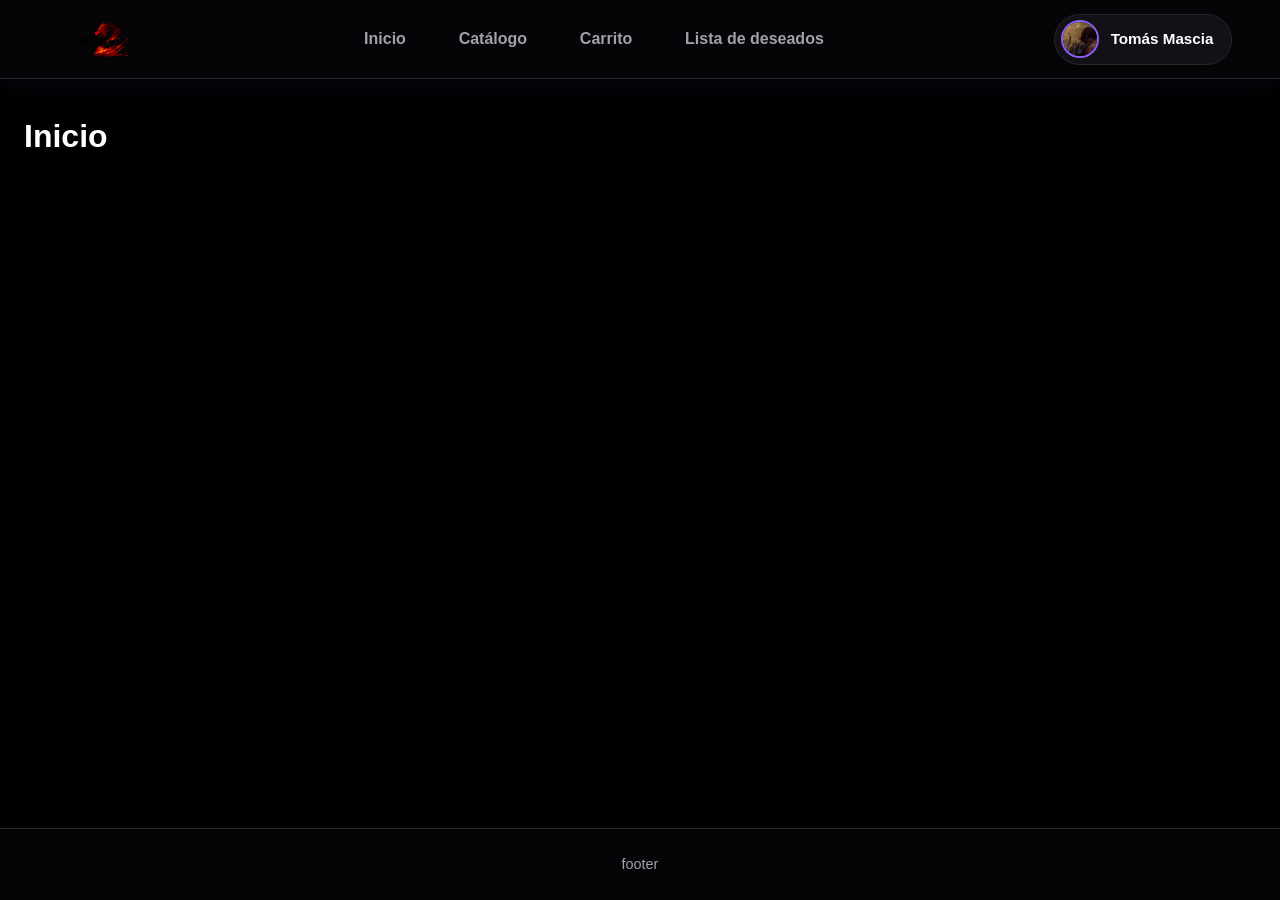
==== index.html @ 23f15c4b "Actualizacion catalogo, archivos js, css y html. agregado el JSON (con IA ya que es solamente data d" ====
<!DOCTYPE html>
<html lang="es">

<head>
    <meta charset="UTF-8">
    <meta name="viewport" content="width=device-width, initial-scale=1.0">
    <title>GamesShop</title>
    <link rel="stylesheet" href="https://cdnjs.cloudflare.com/ajax/libs/font-awesome/6.5.1/css/all.min.css">
    <link rel="stylesheet" href="./css/styles.css">
</head>

<body>
    <header class="header_site">
        <a class="link_header_site" href="./index.html">
            <img class="img_header_site" src="./assets/images/icono.png" alt="Icono de la pagina">
        </a>

        <nav class="nav_header_site">
            <ul class="ul_header_site">
                <li><a class="li_header_site" href="./index.html">Inicio</a></li>
                <li><a class="li_header_site" href="./pages/catalogo.html">Catálogo</a></li>
                <li><a class="li_header_site" href="./pages/carrito.html">Carrito</a></li>
                <li><a class="li_header_site" href="./pages/lista-deseados.html">Lista de deseados</a></li>
            </ul>
        </nav>

        <div class="div_header_site">
            <a class="profile_header_link" href="./pages/perfil.html">
                <img class="profile_header_avatar" src="./assets/images/perfil.jpg" alt="Foto de perfil">
                <span class="profile_header_name">Tomás Mascia</span>
            </a>
        </div>
    </header>

    <main class="main-container">
        <h1>Inicio</h1>
    </main>

    <footer>
        <p>footer</p>
    </footer>
</body>

</html>
---- css/styles.css ----
:root {
    --bg-primary: #000000;
    --bg-surface: #0a0a0c;
    --bg-card: #121118;
    --bg-header: #050507;
    --border-color: #27272a;
    --border-purple: #4c1d95;
    --accent-purple: #8b5cf6;
    --accent-purple-hover: #7c3aed;
    --accent-purple-light: rgba(139, 92, 246, 0.12);
    --text-primary: #ffffff;
    --text-secondary: #a1a1aa;
    --transition: all 0.25s ease;
    --shadow-subtle: 0 4px 20px rgba(0, 0, 0, 0.6);
    --shadow-hover: 0 10px 30px rgba(139, 92, 246, 0.25);
}

*,
*::before,
*::after {
    margin: 0;
    padding: 0;
    box-sizing: border-box;
}

body {
    font-family: 'Outfit', -apple-system, BlinkMacSystemFont, 'Segoe UI', Roboto, sans-serif;
    background-color: var(--bg-primary);
    color: var(--text-primary);
    line-height: 1.6;
    min-height: 100vh;
    display: flex;
    flex-direction: column;
}

.header_site {
    position: sticky;
    top: 0;
    z-index: 1000;
    display: flex;
    justify-content: space-between;
    align-items: center;
    padding: 0.85rem 3rem;
    background-color: var(--bg-header);
    border-bottom: 1px solid var(--border-color);
    box-shadow: 0 4px 20px rgba(139, 92, 246, 0.08);
}

.header_site > .link_header_site {
    display: flex;
    align-items: center;
    text-decoration: none;
}

.header_site > .link_header_site .img_header_site {
    height: 46px;
    width: auto;
    object-fit: contain;
    display: block;
    transition: transform 0.25s ease;
}

.header_site > .link_header_site:hover .img_header_site {
    transform: scale(1.03);
}

.nav_header_site {
    display: flex;
    align-items: center;
}

.ul_header_site {
    display: flex;
    align-items: center;
    gap: 1.5rem;
    list-style: none;
    margin: 0;
    padding: 0;
}

.li_header_site {
    position: relative;
    display: inline-block;
    text-decoration: none;
    color: var(--text-secondary);
    font-weight: 700;
    font-size: 1rem;
    padding: 0.5rem 0.9rem;
    border-radius: 8px;
    transition: color 0.2s ease, background-color 0.2s ease;
}

.li_header_site:hover {
    color: var(--accent-purple);
}

.li_header_site::after {
    content: '';
    position: absolute;
    bottom: 2px;
    left: 50%;
    transform: translateX(-50%);
    width: 0;
    height: 2px;
    background-color: var(--accent-purple);
    border-radius: 2px;
    transition: width 0.25s ease;
}

.li_header_site:hover::after {
    width: calc(100% - 1.8rem);
}

.div_header_site {
    display: flex;
    align-items: center;
}

.profile_header_link {
    display: flex;
    align-items: center;
    gap: 0.75rem;
    text-decoration: none;
    padding: 0.35rem 0.85rem 0.35rem 0.35rem;
    border-radius: 9999px;
    background-color: var(--bg-card);
    border: 1px solid var(--border-color);
    transition: var(--transition);
}

.profile_header_link:hover {
    border-color: var(--accent-purple);
    background-color: var(--accent-purple-light);
    box-shadow: 0 0 16px rgba(139, 92, 246, 0.3);
    transform: translateY(-2px);
}

.profile_header_avatar {
    width: 38px;
    height: 38px;
    border-radius: 50%;
    object-fit: cover;
    border: 2px solid var(--accent-purple);
    display: block;
}

.profile_header_name {
    color: var(--text-primary);
    font-size: 0.95rem;
    font-weight: 600;
    white-space: nowrap;
    padding-right: 0.25rem;
    transition: color 0.2s ease;
}

.profile_header_link:hover .profile_header_name {
    color: var(--accent-purple);
}

.main-container {
    width: 100%;
    max-width: 1300px;
    margin: 0 auto;
    padding: 2rem 1.5rem;
    flex-grow: 1;
}

.controls-section {
    display: flex;
    justify-content: center;
    margin-bottom: 2.5rem;
}

.search-box {
    width: 100%;
    max-width: 480px;
}

#search-input {
    width: 100%;
    padding: 0.85rem 1.25rem;
    font-size: 1rem;
    border-radius: 9999px;
    border: 2px solid var(--border-color);
    background-color: var(--bg-card);
    color: var(--text-primary);
    outline: none;
    transition: var(--transition);
}

#search-input:focus {
    border-color: var(--accent-purple);
    box-shadow: 0 0 0 4px rgba(139, 92, 246, 0.2);
}

.games-grid {
    display: grid;
    grid-template-columns: repeat(auto-fill, minmax(260px, 1fr));
    gap: 2rem;
}

.game-card {
    background-color: var(--bg-card);
    border: 1px solid var(--border-color);
    border-radius: 12px;
    overflow: hidden;
    display: flex;
    flex-direction: column;
    box-shadow: var(--shadow-subtle);
    transition: var(--transition);
}

.game-card:hover {
    transform: translateY(-4px);
    box-shadow: var(--shadow-hover);
    border-color: var(--accent-purple);
}

.game-cover {
    width: 100%;
    aspect-ratio: 16 / 9;
    object-fit: cover;
    background-color: var(--accent-purple-light);
    display: block;
}

.card-body {
    padding: 1.25rem;
    display: flex;
    flex-direction: column;
    flex-grow: 1;
}

.card-title {
    font-size: 1.1rem;
    font-weight: 700;
    color: var(--text-primary);
    margin-bottom: 0.5rem;
    line-height: 1.3;
}

.card-genre {
    display: inline-block;
    align-self: flex-start;
    font-size: 0.75rem;
    font-weight: 600;
    color: var(--accent-purple);
    background-color: var(--accent-purple-light);
    padding: 0.3rem 0.6rem;
    border-radius: 6px;
    margin-bottom: 1.25rem;
    border: 1px solid rgba(139, 92, 246, 0.25);
}

.card-footer {
    margin-top: auto;
    display: flex;
    align-items: center;
    justify-content: space-between;
    border-top: 1px solid var(--border-color);
    padding-top: 0.75rem;
}

.card-price {
    font-size: 1.15rem;
    font-weight: 800;
    color: var(--accent-purple);
}

.card-price.free {
    color: #10b981;
}

.btn-detail {
    background-color: var(--accent-purple);
    color: #ffffff;
    border: none;
    padding: 0.5rem 0.9rem;
    font-size: 0.85rem;
    font-weight: 600;
    border-radius: 6px;
    cursor: pointer;
    transition: var(--transition);
}

.btn-detail:hover {
    background-color: var(--accent-purple-hover);
}

.no-results {
    text-align: center;
    padding: 4rem 1rem;
    color: var(--text-secondary);
    font-size: 1.1rem;
}

.hidden {
    display: none;
}

footer {
    margin-top: auto;
    padding: 1.5rem;
    text-align: center;
    border-top: 1px solid var(--border-color);
    background-color: var(--bg-header);
    color: var(--text-secondary);
    font-size: 0.9rem;
}

@media (max-width: 768px) {
    .header_site {
        padding: 0.8rem 1.25rem;
        flex-wrap: wrap;
        gap: 1rem;
    }

    .nav_header_site {
        order: 3;
        width: 100%;
        justify-content: center;
    }

    .ul_header_site {
        gap: 0.5rem;
        flex-wrap: wrap;
        justify-content: center;
    }

    .li_header_site {
        font-size: 0.9rem;
        padding: 0.4rem 0.6rem;
    }

    .header_site > .link_header_site .img_header_site {
        height: 38px;
    }

    .profile_header_name {
        display: none;
    }

    .profile_header_link {
        padding: 0;
        border-radius: 50%;
    }
}
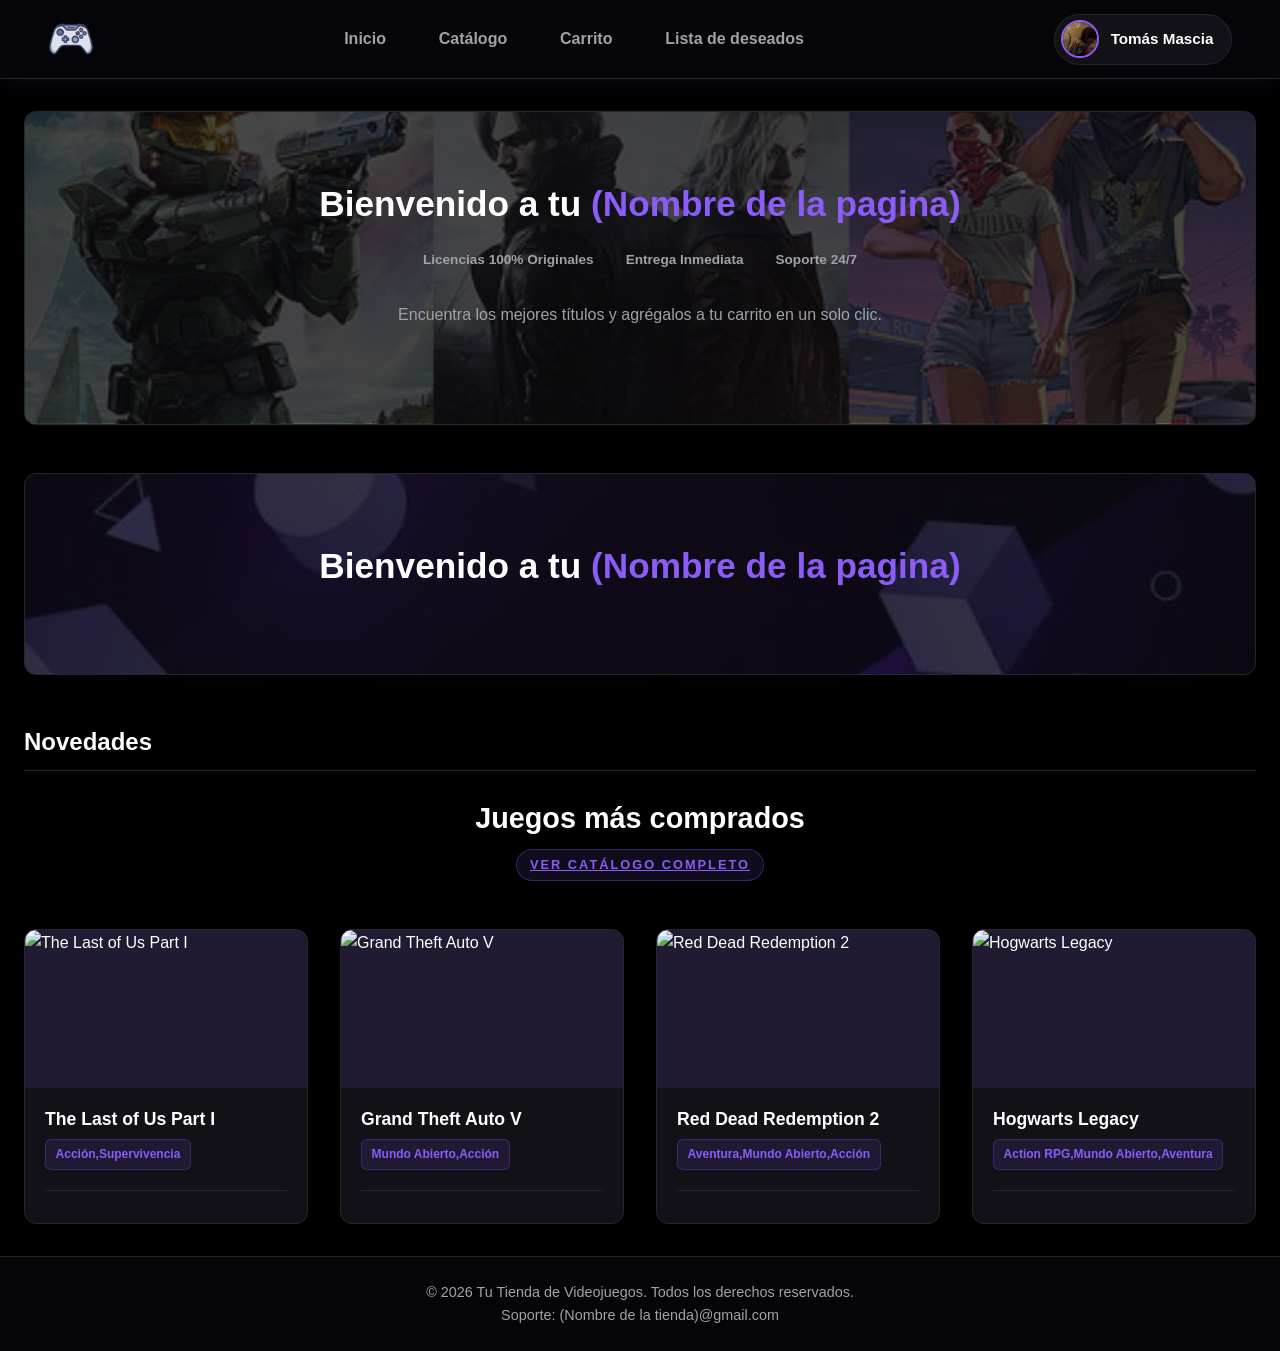
==== commit c21a9604: "primer_modificacion" ====
--- a/index.html
+++ b/index.html
@@ -32,12 +32,40 @@
         </div>
     </header>
 
-    <main class="main-container">
-        <h1>Inicio</h1>
+   <main class="main-container">
+        <section class="hero-section">
+            <h1 class="hero-title">
+                Bienvenido a tu <span class="hero-highlight">(Nombre de la pagina)</span>
+            </h1>
+            <div class="hero-features">
+                <span>Licencias 100% Originales</span>
+                <span>Entrega Inmediata</span>
+                <span>Soporte 24/7</span>
+            </div>
+            <p class="hero-text">
+                Encuentra los mejores títulos y agrégalos a tu carrito en un solo clic.<br>
+            </p>
+        </section>
+        <section class="hero-section2">
+            <h1 class="hero-title">
+                Bienvenido a tu <span class="hero-highlight">(Nombre de la pagina)</span>
+            </h1>
+            
+        </section>
+        <section id="novedades">
+            <h2 class="section-title">Novedades</h2>
+            <div class="section-header">
+                <h2 class="section-title-centered">Juegos más comprados</h2>
+                <a class="hero-badge" href="./pages/catalogo.html" class="ver-catalogo-link">Ver catálogo completo</a>
+            </div>
+            <div class="games-grid"></div>
+        </section>
+        <script src="./js/app.js"></script>
     </main>
 
     <footer>
-        <p>footer</p>
+        <p>&copy; 2026 Tu Tienda de Videojuegos. Todos los derechos reservados. <br>
+        Soporte: (Nombre de la tienda)@gmail.com</p>
     </footer>
 </body>
 
--- a/css/styles.css
+++ b/css/styles.css
@@ -345,3 +345,143 @@
         border-radius: 50%;
     }
 }
+
+
+
+/* inicio */
+.hero-section {
+    background-color: var(--bg-card);
+    background-image: linear-gradient(rgba(10, 10, 12, 0.75), rgba(10, 10, 12, 0.75)), url("/assets/images/fondo.png");
+    background-size: cover;
+    background-position: center;
+    border: 1px solid var(--border-color);
+    border-radius: 12px;
+    padding: 4rem 2rem; 
+    text-align: center;
+    margin-bottom: 3rem;
+}
+
+.hero-section2 {
+    background-color: var(--bg-card);
+    background-image: linear-gradient(rgba(10, 10, 12, 0.75), rgba(10, 10, 12, 0.75)), url("/assets/images/fondo_inicio.png");
+    background-size: cover;
+    background-position: center;
+    border: 1px solid var(--border-color);
+    border-radius: 12px;
+    padding: 4rem 2rem; 
+    text-align: center;
+    margin-bottom: 3rem;
+}
+
+.hero-title {
+    font-size: 2.2rem;
+    font-weight: 800;
+    margin-bottom: 1rem;
+    color: var(--text-primary);
+}
+
+.hero-highlight {
+    color: var(--accent-purple);
+}
+
+.hero-text {
+    color: var(--text-secondary);
+    margin-bottom: 3rem;
+}
+
+.hero-btn {
+    text-decoration: none;
+    padding: 0.8rem 1.5rem;
+}
+
+.section-title {
+    font-size: 1.5rem;
+    color: var(--text-primary);
+    margin-bottom: 1.5rem;
+    border-bottom: 1px solid var(--border-color);
+    padding-bottom: 0.5rem;
+}
+.hero-badge {
+    display: inline-block;
+    background-color: var(--accent-purple-light);
+    color: var(--accent-purple);
+    border: 1px solid rgba(139, 92, 246, 0.3);
+    padding: 0.3rem 0.8rem;
+    border-radius: 9999px;
+    font-size: 0.8rem;
+    font-weight: 700;
+    margin-bottom: 1rem;
+    text-transform: uppercase;
+    letter-spacing: 2px;
+}
+.hero-badge:hover {
+    color: #5403e0;
+}
+
+.hero-features {
+    display: flex;
+    justify-content: center;
+    gap: 2rem;
+    margin-bottom: 2rem;
+    flex-wrap: wrap;
+    color: var(--text-secondary);
+    font-size: 0.85rem;
+    font-weight: 600;
+}
+
+.hero-title {
+    font-size: 2.2rem;
+    font-weight: 800;
+    margin-bottom: 1rem;
+    color: var(--text-primary);
+}
+
+.hero-highlight {
+    color: var(--accent-purple);
+}
+
+.hero-text {
+    color: var(--text-secondary);
+    margin-bottom: 2rem;
+}
+
+.hero-btn {
+    text-decoration: none;
+    padding: 0.8rem 1.5rem;
+    display: inline-block;
+}
+.section-title {
+    font-size: 1.5rem;
+    color: var(--text-primary);
+    margin-bottom: 1.5rem;
+    border-bottom: 1px solid var(--border-color);
+    padding-bottom: 0.5rem;
+}
+.section-header {
+    display: flex;
+    flex-direction: column;
+    align-items: center;
+    text-align: center;
+    margin-bottom: 2rem;
+    position: relative;
+}
+
+.section-title-centered {
+    font-size: 1.8rem;
+    font-weight: 800;
+    color: var(--text-primary);
+    margin-bottom: 0.5rem;
+}
+
+.ver-catalogo-link {
+    color: var(--accent-purple);
+    text-decoration: none;
+    font-size: 0.95rem;
+    font-weight: 600;
+    transition: opacity 0.2s ease;
+}
+
+.ver-catalogo-link:hover {
+    opacity: 0.8;
+    text-decoration: underline;
+}
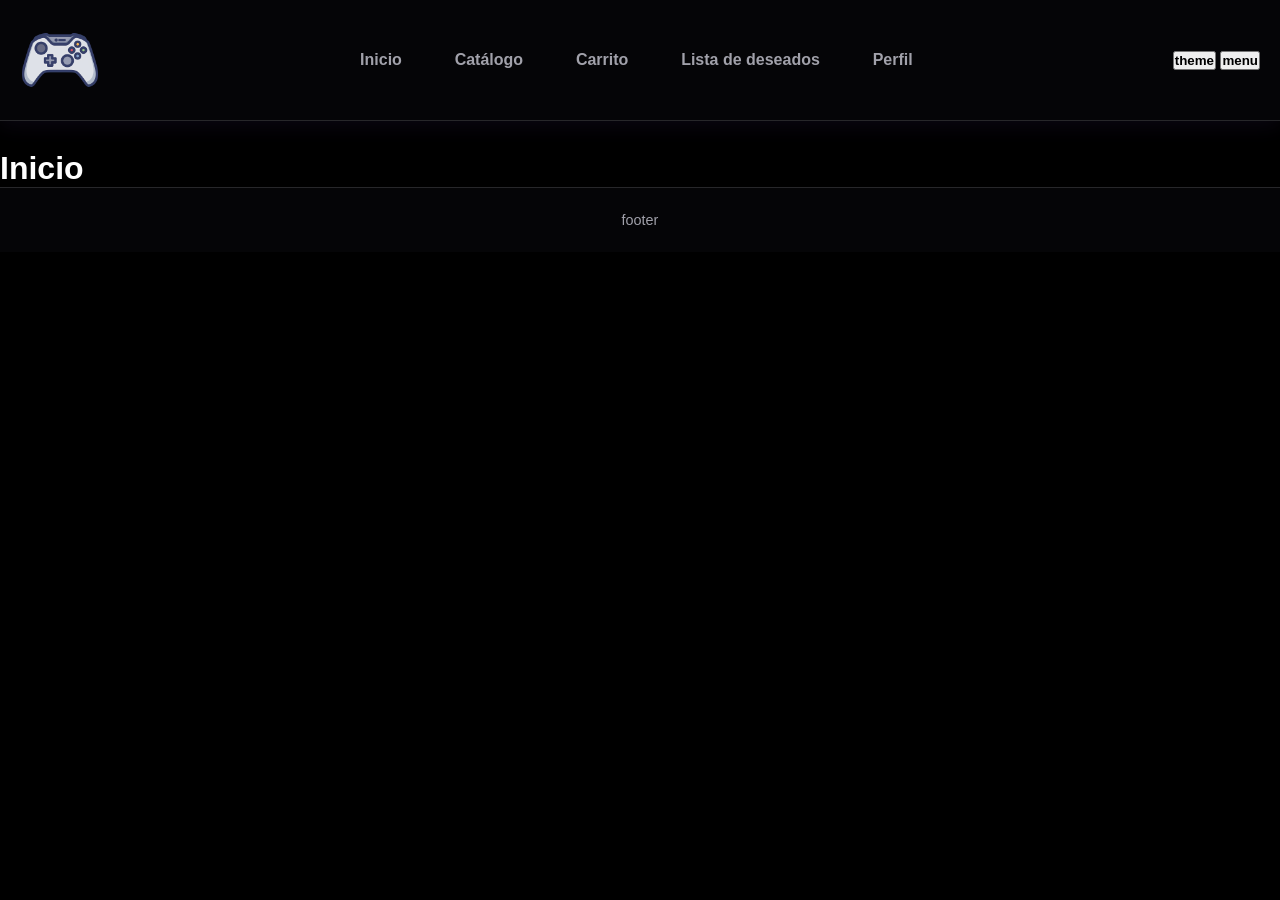
==== commit 8a6fa446: "actualizacion de datos y de archivos" ====
--- a/index.html
+++ b/index.html
@@ -2,70 +2,55 @@
 <html lang="es">
 
 <head>
+
     <meta charset="UTF-8">
     <meta name="viewport" content="width=device-width, initial-scale=1.0">
-    <title>GamesShop</title>
+    <title>GamesShop</title> <!--Titulo principal-->
+    <!--Iconos-->
     <link rel="stylesheet" href="https://cdnjs.cloudflare.com/ajax/libs/font-awesome/6.5.1/css/all.min.css">
+    <!--Estilos de la pagina-->
     <link rel="stylesheet" href="./css/styles.css">
 </head>
 
 <body>
+    <!--HEADER-->
     <header class="header_site">
+        <!--Logo de la pagina con boton para volver al inicio-->
         <a class="link_header_site" href="./index.html">
             <img class="img_header_site" src="./assets/images/icono.png" alt="Icono de la pagina">
         </a>
 
+        <!--Menu de navegacion para ir a las otras paginas que la componen-->
         <nav class="nav_header_site">
             <ul class="ul_header_site">
                 <li><a class="li_header_site" href="./index.html">Inicio</a></li>
                 <li><a class="li_header_site" href="./pages/catalogo.html">Catálogo</a></li>
                 <li><a class="li_header_site" href="./pages/carrito.html">Carrito</a></li>
                 <li><a class="li_header_site" href="./pages/lista-deseados.html">Lista de deseados</a></li>
+                <li><a class="li_header_site" href="./pages/perfil.html">Perfil</a></li>
             </ul>
         </nav>
+        <!--Botones para cambiar de tema en computadora y movil-->
+        <div>
+            <!--computadora-->
+            <button type="button" id="theme-page" aria-label="Cambiar modo Día/Noche"
+                title="Cambiar a Modo Día / Modo Noche">
+                <h4>theme</h4>
+            </button>
 
-        <div class="div_header_site">
-            <a class="profile_header_link" href="./pages/perfil.html">
-                <img class="profile_header_avatar" src="./assets/images/perfil.jpg" alt="Foto de perfil">
-                <span class="profile_header_name">Tomás Mascia</span>
-            </a>
+            <!--movil-->
+            <button type="button" id="theme-page-movil" aria-label="Abrir menu de navegacion" title="Abrir menú">
+                <h4>menu</h4>
+            </button>
         </div>
     </header>
 
-   <main class="main-container">
-        <section class="hero-section">
-            <h1 class="hero-title">
-                Bienvenido a tu <span class="hero-highlight">(Nombre de la pagina)</span>
-            </h1>
-            <div class="hero-features">
-                <span>Licencias 100% Originales</span>
-                <span>Entrega Inmediata</span>
-                <span>Soporte 24/7</span>
-            </div>
-            <p class="hero-text">
-                Encuentra los mejores títulos y agrégalos a tu carrito en un solo clic.<br>
-            </p>
-        </section>
-        <section class="hero-section2">
-            <h1 class="hero-title">
-                Bienvenido a tu <span class="hero-highlight">(Nombre de la pagina)</span>
-            </h1>
-            
-        </section>
-        <section id="novedades">
-            <h2 class="section-title">Novedades</h2>
-            <div class="section-header">
-                <h2 class="section-title-centered">Juegos más comprados</h2>
-                <a class="hero-badge" href="./pages/catalogo.html" class="ver-catalogo-link">Ver catálogo completo</a>
-            </div>
-            <div class="games-grid"></div>
-        </section>
-        <script src="./js/app.js"></script>
+    <main class=" main-container">
+        <h1>Inicio</h1>
     </main>
 
     <footer>
-        <p>&copy; 2026 Tu Tienda de Videojuegos. Todos los derechos reservados. <br>
-        Soporte: (Nombre de la tienda)@gmail.com</p>
+        <p>footer</p>
     </footer>
 </body>
 
--- a/css/styles.css
+++ b/css/styles.css
@@ -15,58 +15,57 @@
     --shadow-hover: 0 10px 30px rgba(139, 92, 246, 0.25);
 }
 
-*,
-*::before,
-*::after {
+* {
     margin: 0;
     padding: 0;
     box-sizing: border-box;
-}
+    font-family: "Futura", "Futura PT", "Tw Cen MT", "Century Gothic", "Arial", sans-serif;
+}
+
+/* ------------------------ BODY ------------------------*/
 
 body {
     font-family: 'Outfit', -apple-system, BlinkMacSystemFont, 'Segoe UI', Roboto, sans-serif;
     background-color: var(--bg-primary);
     color: var(--text-primary);
-    line-height: 1.6;
-    min-height: 100vh;
-    display: flex;
-    flex-direction: column;
-}
-
+}
+
+/*-------------------   ----- HEADER ------------------------*/
 .header_site {
-    position: sticky;
+    position: fixed;
     top: 0;
     z-index: 1000;
     display: flex;
     justify-content: space-between;
     align-items: center;
-    padding: 0.85rem 3rem;
+    padding: 20px;
     background-color: var(--bg-header);
     border-bottom: 1px solid var(--border-color);
     box-shadow: 0 4px 20px rgba(139, 92, 246, 0.08);
-}
-
-.header_site > .link_header_site {
+    width: 100%;
+}
+
+.link_header_site {
     display: flex;
     align-items: center;
     text-decoration: none;
 }
 
-.header_site > .link_header_site .img_header_site {
-    height: 46px;
+.img_header_site {
+    height: 80px;
     width: auto;
     object-fit: contain;
     display: block;
     transition: transform 0.25s ease;
 }
 
-.header_site > .link_header_site:hover .img_header_site {
-    transform: scale(1.03);
-}
-
+.img_header_site:hover {
+    transform: scale(1.12);
+}
+
+/*------------------------ NAV ------------------------*/
 .nav_header_site {
     display: flex;
-    align-items: center;
 }
 
 .ul_header_site {
@@ -116,62 +115,18 @@
     align-items: center;
 }
 
-.profile_header_link {
-    display: flex;
-    align-items: center;
-    gap: 0.75rem;
-    text-decoration: none;
-    padding: 0.35rem 0.85rem 0.35rem 0.35rem;
-    border-radius: 9999px;
-    background-color: var(--bg-card);
-    border: 1px solid var(--border-color);
-    transition: var(--transition);
-}
-
-.profile_header_link:hover {
-    border-color: var(--accent-purple);
-    background-color: var(--accent-purple-light);
-    box-shadow: 0 0 16px rgba(139, 92, 246, 0.3);
-    transform: translateY(-2px);
-}
-
-.profile_header_avatar {
-    width: 38px;
-    height: 38px;
-    border-radius: 50%;
-    object-fit: cover;
-    border: 2px solid var(--accent-purple);
-    display: block;
-}
-
-.profile_header_name {
-    color: var(--text-primary);
-    font-size: 0.95rem;
-    font-weight: 600;
-    white-space: nowrap;
-    padding-right: 0.25rem;
-    transition: color 0.2s ease;
-}
-
-.profile_header_link:hover .profile_header_name {
-    color: var(--accent-purple);
-}
-
+/* ------------------------ MAIN ------------------------*/
 .main-container {
-    width: 100%;
-    max-width: 1300px;
-    margin: 0 auto;
-    padding: 2rem 1.5rem;
-    flex-grow: 1;
+    margin-top: 150px;
 }
 
 .controls-section {
     display: flex;
     justify-content: center;
-    margin-bottom: 2.5rem;
-}
-
-.search-box {
+}
+
+/* ------------------------ BUSCADOR ------------------------*/
+.controls-section .search-box {
     width: 100%;
     max-width: 480px;
 }
@@ -193,110 +148,85 @@
     box-shadow: 0 0 0 4px rgba(139, 92, 246, 0.2);
 }
 
+/* ------------------------ TARJETAS DE LOS JUEGOS ------------------------*/
+#games-container {
+    display: grid;
+    grid-template-columns: repeat(4, 1fr);
+    gap: 1.5rem;
+    width: 100%;
+    max-width: 1500px;
+    margin: 0 auto;
+    padding: 1rem 0;
+    margin-top: 30px;
+}
+
+.game-card {
+    background-color: #1b1b1b;
+    border-radius: 8px;
+    overflow: hidden;
+    display: flex;
+    flex-direction: column;
+    box-shadow: 0 4px 12px rgba(0, 0, 0, 0.25);
+    transition: transform 0.2s ease, box-shadow 0.2s ease;
+}
+
+.game-card:hover {
+    transform: translateY(-4px);
+    box-shadow: 0 8px 20px rgba(0, 0, 0, 0.4);
+}
+
 .games-grid {
     display: grid;
-    grid-template-columns: repeat(auto-fill, minmax(260px, 1fr));
-    gap: 2rem;
-}
-
-.game-card {
-    background-color: var(--bg-card);
-    border: 1px solid var(--border-color);
-    border-radius: 12px;
-    overflow: hidden;
-    display: flex;
-    flex-direction: column;
-    box-shadow: var(--shadow-subtle);
-    transition: var(--transition);
-}
-
-.game-card:hover {
-    transform: translateY(-4px);
-    box-shadow: var(--shadow-hover);
-    border-color: var(--accent-purple);
-}
-
-.game-cover {
-    width: 100%;
-    aspect-ratio: 16 / 9;
+    grid-template-columns: repeat(auto-fill, minmax(280px, 1fr));
+    gap: 1.5rem;
+    max-width: 1400px;
+    margin: 0 auto;
+}
+
+
+.card-media img {
+    width: 100%;
+    aspect-ratio: 460 / 215;
     object-fit: cover;
-    background-color: var(--accent-purple-light);
-    display: block;
+    display: flex;
 }
 
 .card-body {
-    padding: 1.25rem;
-    display: flex;
-    flex-direction: column;
+    padding: 1rem;
     flex-grow: 1;
 }
 
 .card-title {
     font-size: 1.1rem;
-    font-weight: 700;
-    color: var(--text-primary);
     margin-bottom: 0.5rem;
-    line-height: 1.3;
-}
-
-.card-genre {
-    display: inline-block;
-    align-self: flex-start;
+}
+
+.card-genres {
+    display: flex;
+    flex-wrap: wrap;
+    gap: 2px;
+    margin-bottom: 4px;
+}
+
+.badge {
+    background-color: #564464;
+    color: #b38bf0;
     font-size: 0.75rem;
-    font-weight: 600;
-    color: var(--accent-purple);
-    background-color: var(--accent-purple-light);
-    padding: 0.3rem 0.6rem;
-    border-radius: 6px;
-    margin-bottom: 1.25rem;
-    border: 1px solid rgba(139, 92, 246, 0.25);
-}
-
-.card-footer {
-    margin-top: auto;
-    display: flex;
-    align-items: center;
-    justify-content: space-between;
-    border-top: 1px solid var(--border-color);
-    padding-top: 0.75rem;
+    padding: 3px 3px;
+    border-radius: 3px;
 }
 
 .card-price {
-    font-size: 1.15rem;
-    font-weight: 800;
-    color: var(--accent-purple);
-}
-
-.card-price.free {
-    color: #10b981;
-}
-
-.btn-detail {
-    background-color: var(--accent-purple);
-    color: #ffffff;
-    border: none;
-    padding: 0.5rem 0.9rem;
-    font-size: 0.85rem;
-    font-weight: 600;
-    border-radius: 6px;
-    cursor: pointer;
-    transition: var(--transition);
-}
-
-.btn-detail:hover {
-    background-color: var(--accent-purple-hover);
-}
-
-.no-results {
-    text-align: center;
-    padding: 4rem 1rem;
-    color: var(--text-secondary);
-    font-size: 1.1rem;
-}
-
-.hidden {
-    display: none;
-}
+    margin-top: 8px;
+    font-size: 23px;
+    font-weight: bold;
+    color: #ae00ffc4;
+}
+
+
+
+
+/* ------------------------ FOOTER ------------------------*/
 
 footer {
     margin-top: auto;
@@ -308,180 +238,30 @@
     font-size: 0.9rem;
 }
 
-@media (max-width: 768px) {
-    .header_site {
-        padding: 0.8rem 1.25rem;
-        flex-wrap: wrap;
-        gap: 1rem;
-    }
-
-    .nav_header_site {
-        order: 3;
-        width: 100%;
-        justify-content: center;
-    }
-
-    .ul_header_site {
-        gap: 0.5rem;
-        flex-wrap: wrap;
-        justify-content: center;
-    }
-
-    .li_header_site {
-        font-size: 0.9rem;
-        padding: 0.4rem 0.6rem;
-    }
-
-    .header_site > .link_header_site .img_header_site {
-        height: 38px;
-    }
-
-    .profile_header_name {
-        display: none;
-    }
-
-    .profile_header_link {
-        padding: 0;
-        border-radius: 50%;
-    }
-}
-
-
-
-/* inicio */
-.hero-section {
-    background-color: var(--bg-card);
-    background-image: linear-gradient(rgba(10, 10, 12, 0.75), rgba(10, 10, 12, 0.75)), url("/assets/images/fondo.png");
-    background-size: cover;
-    background-position: center;
-    border: 1px solid var(--border-color);
-    border-radius: 12px;
-    padding: 4rem 2rem; 
+/* ------------------------ OTROS ------------------------*/
+.no-results {
     text-align: center;
-    margin-bottom: 3rem;
-}
-
-.hero-section2 {
-    background-color: var(--bg-card);
-    background-image: linear-gradient(rgba(10, 10, 12, 0.75), rgba(10, 10, 12, 0.75)), url("/assets/images/fondo_inicio.png");
-    background-size: cover;
-    background-position: center;
-    border: 1px solid var(--border-color);
-    border-radius: 12px;
-    padding: 4rem 2rem; 
-    text-align: center;
-    margin-bottom: 3rem;
-}
-
-.hero-title {
-    font-size: 2.2rem;
-    font-weight: 800;
-    margin-bottom: 1rem;
-    color: var(--text-primary);
-}
-
-.hero-highlight {
-    color: var(--accent-purple);
-}
-
-.hero-text {
+    padding: 4rem 1rem;
     color: var(--text-secondary);
-    margin-bottom: 3rem;
-}
-
-.hero-btn {
-    text-decoration: none;
-    padding: 0.8rem 1.5rem;
-}
-
-.section-title {
-    font-size: 1.5rem;
-    color: var(--text-primary);
-    margin-bottom: 1.5rem;
-    border-bottom: 1px solid var(--border-color);
-    padding-bottom: 0.5rem;
-}
-.hero-badge {
-    display: inline-block;
-    background-color: var(--accent-purple-light);
-    color: var(--accent-purple);
-    border: 1px solid rgba(139, 92, 246, 0.3);
-    padding: 0.3rem 0.8rem;
-    border-radius: 9999px;
-    font-size: 0.8rem;
-    font-weight: 700;
-    margin-bottom: 1rem;
-    text-transform: uppercase;
-    letter-spacing: 2px;
-}
-.hero-badge:hover {
-    color: #5403e0;
-}
-
-.hero-features {
-    display: flex;
-    justify-content: center;
-    gap: 2rem;
-    margin-bottom: 2rem;
-    flex-wrap: wrap;
-    color: var(--text-secondary);
-    font-size: 0.85rem;
-    font-weight: 600;
-}
-
-.hero-title {
-    font-size: 2.2rem;
-    font-weight: 800;
-    margin-bottom: 1rem;
-    color: var(--text-primary);
-}
-
-.hero-highlight {
-    color: var(--accent-purple);
-}
-
-.hero-text {
-    color: var(--text-secondary);
-    margin-bottom: 2rem;
-}
-
-.hero-btn {
-    text-decoration: none;
-    padding: 0.8rem 1.5rem;
-    display: inline-block;
-}
-.section-title {
-    font-size: 1.5rem;
-    color: var(--text-primary);
-    margin-bottom: 1.5rem;
-    border-bottom: 1px solid var(--border-color);
-    padding-bottom: 0.5rem;
-}
-.section-header {
-    display: flex;
-    flex-direction: column;
-    align-items: center;
-    text-align: center;
-    margin-bottom: 2rem;
-    position: relative;
-}
-
-.section-title-centered {
-    font-size: 1.8rem;
-    font-weight: 800;
-    color: var(--text-primary);
-    margin-bottom: 0.5rem;
-}
-
-.ver-catalogo-link {
-    color: var(--accent-purple);
-    text-decoration: none;
-    font-size: 0.95rem;
-    font-weight: 600;
-    transition: opacity 0.2s ease;
-}
-
-.ver-catalogo-link:hover {
-    opacity: 0.8;
-    text-decoration: underline;
-}
+    font-size: 1.1rem;
+}
+
+.hidden {
+    display: none;
+}
+
+
+
+
+/* ------------------------ PERFIL ------------------------*/
+
+
+.perfil-hero {
+    width: 100%;
+    margin-top: -30px;
+}
+
+.perfil-hero-image {
+    width: 100%;
+    opacity: 30%;
+}
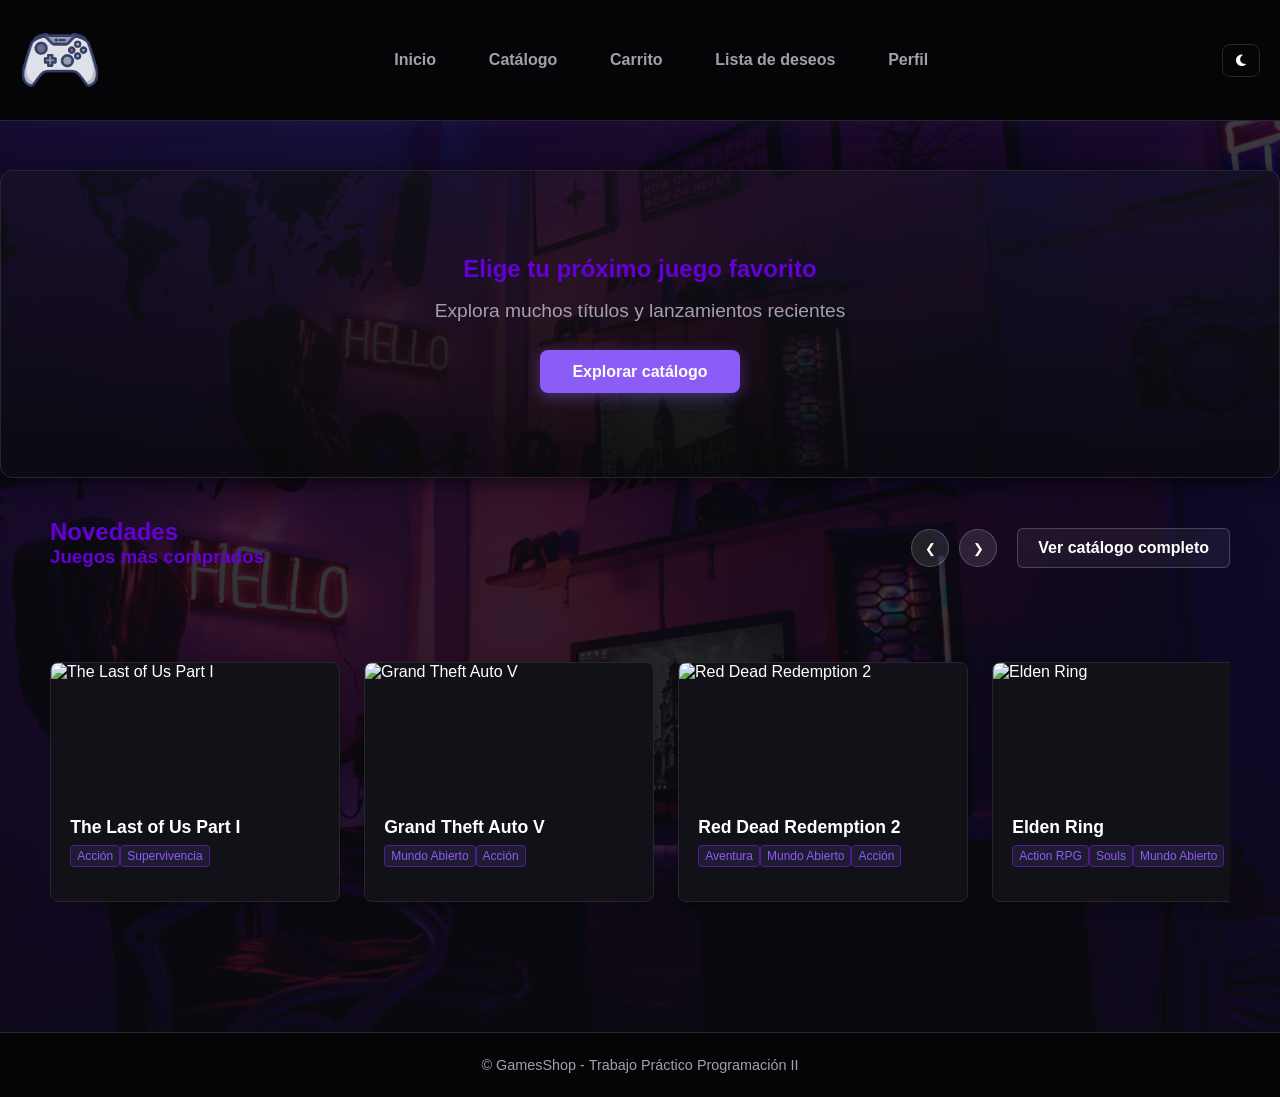
==== commit cce1bc4d: "actualizacion_todo" ====
--- a/index.html
+++ b/index.html
@@ -2,56 +2,87 @@
 <html lang="es">
 
 <head>
-
     <meta charset="UTF-8">
     <meta name="viewport" content="width=device-width, initial-scale=1.0">
     <title>GamesShop</title> <!--Titulo principal-->
     <!--Iconos-->
+    <link rel="icon" href="./assets/images/icono.png">
     <link rel="stylesheet" href="https://cdnjs.cloudflare.com/ajax/libs/font-awesome/6.5.1/css/all.min.css">
     <!--Estilos de la pagina-->
     <link rel="stylesheet" href="./css/styles.css">
+    <script>
+        // Carga inmediata del tema guardado antes de que renderice la página
+        const savedTheme = localStorage.getItem("theme") || "dark";
+        document.documentElement.setAttribute("data-theme", savedTheme);
+    </script>
 </head>
 
-<body>
-    <!--HEADER-->
+<body class="main-home">
+
+    <!-- HEADER -->
     <header class="header_site">
-        <!--Logo de la pagina con boton para volver al inicio-->
-        <a class="link_header_site" href="./index.html">
-            <img class="img_header_site" src="./assets/images/icono.png" alt="Icono de la pagina">
+        <a href="./index.html" class="link_header_site">
+            <img src="./assets/images/icono.png" alt="Logo GamesShop" class="img_header_site">
         </a>
 
-        <!--Menu de navegacion para ir a las otras paginas que la componen-->
         <nav class="nav_header_site">
             <ul class="ul_header_site">
                 <li><a class="li_header_site" href="./index.html">Inicio</a></li>
                 <li><a class="li_header_site" href="./pages/catalogo.html">Catálogo</a></li>
                 <li><a class="li_header_site" href="./pages/carrito.html">Carrito</a></li>
-                <li><a class="li_header_site" href="./pages/lista-deseados.html">Lista de deseados</a></li>
+                <li><a class="li_header_site" href="./pages/lista-deseos.html">Lista de deseos</a></li>
                 <li><a class="li_header_site" href="./pages/perfil.html">Perfil</a></li>
             </ul>
         </nav>
-        <!--Botones para cambiar de tema en computadora y movil-->
-        <div>
-            <!--computadora-->
-            <button type="button" id="theme-page" aria-label="Cambiar modo Día/Noche"
-                title="Cambiar a Modo Día / Modo Noche">
-                <h4>theme</h4>
+
+        <div class="div_header_site">
+            <button type="button" id="theme-page" aria-label="Cambiar modo Día/Noche" title="Cambiar a Modo Día / Modo Noche">
+                <i class="fa-solid fa-moon"></i>
             </button>
-
-            <!--movil-->
-            <button type="button" id="theme-page-movil" aria-label="Abrir menu de navegacion" title="Abrir menú">
-                <h4>menu</h4>
+            <button type="button" id="theme-page-movil" aria-label="Cambiar modo Día/Noche" title="Cambiar a Modo Día / Modo Noche">
+                <i class="fa-solid fa-moon"></i>
             </button>
         </div>
     </header>
 
-    <main class=" main-container">
-        <h1>Inicio</h1>
+    <main>
+        <section class="hero-banner">
+            <div class="hero-banner-content">
+                <h1 class="novedades-titulo">Elige tu próximo juego favorito</h1>
+                <p class="hero-banner-subtitle">Explora muchos títulos y lanzamientos recientes</p>
+                <div class="hero-banner-actions">
+                    <a href="./pages/catalogo.html" class="hero-btn-primary">Explorar catálogo</a>
+                </div>
+            </div>
+        </section>
+
+        <section id="novedades">
+            <div class="section-header">
+                <div>
+                    <h2 class="novedades-titulo">Novedades</h2>
+                    <h3 class="novedades-titulo">Juegos más comprados</h3>
+                </div>
+                <div class="header-acciones">
+                    <div class="controles-carrusel">
+                        <button id="btn-prev" class="btn-carrusel">&#10094;</button>
+                        <button id="btn-next" class="btn-carrusel">&#10095;</button>
+                    </div>
+                    <a class="ver-catalogo-link" href="./pages/catalogo.html">Ver catálogo completo</a>
+                </div>
+            </div>
+
+            <div class="carousel-wrapper">
+                <div id="games-container" class="games-grid"></div>
+            </div>
+        </section>
     </main>
 
+    <!-- FOOTER -->
     <footer>
-        <p>footer</p>
+        <p>&copy; GamesShop - Trabajo Práctico Programación II</p>
     </footer>
+
+    <script src="./js/app.js"></script>
 </body>
 
 </html>
--- a/css/styles.css
+++ b/css/styles.css
@@ -15,6 +15,17 @@
     --shadow-hover: 0 10px 30px rgba(139, 92, 246, 0.25);
 }
 
+[data-theme="light"] {
+    --bg-primary: #f4f4f5;
+    --bg-surface: #ffffff;
+    --bg-card: #ffffff;
+    --bg-header: #ffffff;
+    --border-color: #e4e4e7;
+    --text-primary: #18181b;
+    --text-secondary: #71717a;
+    --shadow-subtle: 0 4px 20px rgba(0, 0, 0, 0.08);
+}
+
 * {
     margin: 0;
     padding: 0;
@@ -23,14 +34,13 @@
 }
 
 /* ------------------------ BODY ------------------------*/
-
 body {
     font-family: 'Outfit', -apple-system, BlinkMacSystemFont, 'Segoe UI', Roboto, sans-serif;
     background-color: var(--bg-primary);
     color: var(--text-primary);
 }
 
-/*-------------------   ----- HEADER ------------------------*/
+/* ------------------------ HEADER ------------------------*/
 .header_site {
     position: fixed;
     top: 0;
@@ -63,7 +73,7 @@
     transform: scale(1.12);
 }
 
-/*------------------------ NAV ------------------------*/
+/* ------------------------ NAV ------------------------*/
 .nav_header_site {
     display: flex;
 }
@@ -113,19 +123,234 @@
 .div_header_site {
     display: flex;
     align-items: center;
-}
-
-/* ------------------------ MAIN ------------------------*/
-.main-container {
-    margin-top: 150px;
-}
-
-.controls-section {
-    display: flex;
+    gap: 0.5rem;
+}
+
+/* Botón Tema */
+#theme-page,
+#theme-page-movil {
+    background: transparent;
+    border: 1px solid var(--border-color);
+    color: var(--text-primary);
+    padding: 0.5rem 0.8rem;
+    border-radius: 8px;
+    cursor: pointer;
+    transition: var(--transition);
+}
+
+#theme-page:hover,
+#theme-page-movil:hover {
+    border-color: var(--accent-purple);
+    color: var(--accent-purple);
+}
+
+#theme-page-movil {
+    display: none;
+}
+
+/* ------------------------ MAIN INICIO ------------------------*/
+.main-home {
+    padding-top: 130px;
+    background: linear-gradient(rgba(10, 10, 15, 0.8), rgba(10, 10, 15, 0.85)), url('../assets/images/perfil-image-bk.avif');
+    background-size: cover;
+    background-position: center;
+    background-repeat: no-repeat;
+    background-attachment: scroll; 
+    min-height: 100vh;
+}
+
+#novedades {
+    background: transparent;
+    padding: 20px 50px; 
+    max-width: 1600px;  
+    margin: 0 auto;
+}
+
+.novedades-titulo {
+    position: relative;
+    z-index: 10;
+    color: #6400d6;
+}
+
+.section-header {
+    display: flex;
+    justify-content: space-between;
+    align-items: flex-end;
+    margin-bottom: 3rem;  
+    flex-wrap: wrap;
+    gap: 1rem;
+}
+
+.ver-catalogo-link {
+    background-color: rgba(255, 255, 255, 0.05);
+    color: #ffffff;
+    border: 1px solid rgba(255, 255, 255, 0.2);
+    padding: 10px 20px;
+    border-radius: 6px;
+    font-weight: 600;
+    text-decoration: none;
+    transition: background-color 0.2s ease, border-color 0.2s ease;
+}
+
+.ver-catalogo-link:hover {
+    background-color: rgba(255, 255, 255, 0.15);
+    border-color: rgba(255, 255, 255, 0.4);
+}
+
+.games-grid {
+    display: flex !important;
+    flex-wrap: nowrap !important;
+    gap: 20px;
+    overflow-x: auto;
+    scroll-behavior: smooth;
+    scroll-snap-type: x mandatory;
+    scrollbar-width: none;
+    width: 100%;
+}
+
+.games-grid::-webkit-scrollbar {
+    display: none;
+}
+
+.games-grid .game-card {
+    flex: 0 0 290px; 
+    scroll-snap-align: start;
+}
+
+.carousel-item .game-card-slide, 
+.carousel-item .game-card {
+    max-width: 350px;
+    margin: 0 auto;
+}
+
+.header-acciones {
+    display: flex;
+    align-items: center;
+    gap: 20px;
+}
+
+.controles-carrusel {
+    display: flex;
+    gap: 10px;
+}
+
+.btn-carrusel {
+    background-color: rgba(255, 255, 255, 0.1);
+    border: 1px solid rgba(255, 255, 255, 0.2);
+    color: white;
+    width: 38px;
+    height: 38px;
+    border-radius: 50%;
+    cursor: pointer;
+    display: flex;
+    align-items: center;
     justify-content: center;
-}
-
-/* ------------------------ BUSCADOR ------------------------*/
+    transition: background-color 0.3s ease;
+}
+
+.btn-carrusel:hover {
+    background-color: rgba(255, 255, 255, 0.3);
+}
+
+.carousel-wrapper {
+    overflow: hidden;
+    width: 100%;
+}
+
+.card-genres-container {
+    display: flex;
+    flex-wrap: wrap;
+    gap: 6px;
+    margin-top: 8px;
+    margin-bottom: 8px;
+}
+
+.tag-genero {
+    display: inline-block;
+    padding: 4px 10px;
+    font-size: 0.75rem;
+    font-weight: 500;
+    color: #b197fc;
+    background-color: rgba(100, 0, 214, 0.15);
+    border: 1px solid rgba(177, 151, 252, 0.3);
+    border-radius: 6px;
+}
+
+/* ------------------------ HERO BANNER ------------------------*/
+.hero-banner {
+    max-width: 1600px;
+    margin: 40px auto 20px auto;
+    padding: 4rem 2rem;
+    background-color: var(--bg-card);
+    border: 1px solid var(--border-color);
+    border-radius: 12px;
+    text-align: center;
+    box-shadow: var(--shadow-subtle);
+    background-image: linear-gradient(rgba(18, 17, 24, 0.85), rgba(10, 10, 12, 0.95)), url('../assets/images/perfil-image-bk.avif');
+    background-size: cover;
+    background-position: center;
+}
+
+.hero-banner-content {
+    max-width: 800px;
+    margin: 0 auto;
+    padding: 20px;
+    display: flex;
+    flex-direction: column;
+    align-items: center;
+    gap: 15px;
+}
+
+.hero-banner-title {
+    font-size: 2.8rem;
+    font-weight: 800;
+    color: var(--text-primary);
+    line-height: 1.2;
+    margin: 0;
+}
+
+.hero-banner-subtitle {
+    font-size: 1.2rem;
+    color: var(--text-secondary);
+    line-height: 1.4;
+    margin: 0;
+}
+
+.hero-banner-actions {
+    display: flex;
+    justify-content: center;
+    gap: 1rem;
+    margin-top: 10px;
+}
+
+.hero-btn-primary {
+    background-color: var(--accent-purple);
+    color: #ffffff;
+    padding: 0.8rem 2rem;
+    border-radius: 8px;
+    font-weight: 700;
+    text-decoration: none;
+    transition: var(--transition);
+    box-shadow: 0 4px 15px rgba(139, 92, 246, 0.4);
+}
+
+.hero-btn-primary:hover {
+    background-color: var(--accent-purple-hover);
+    transform: translateY(-2px);
+    box-shadow: var(--shadow-hover);
+}
+
+@media (max-width: 768px) {
+    .hero-banner-title {
+        font-size: 2rem;
+    }
+    .hero-banner {
+        padding: 2.5rem 1rem;
+        margin: 20px 15px;
+    }
+}
+
+/* ------------------------ BUSCADOR Y TARJETAS ------------------------*/
 .controls-section .search-box {
     width: 100%;
     max-width: 480px;
@@ -148,88 +373,65 @@
     box-shadow: 0 0 0 4px rgba(139, 92, 246, 0.2);
 }
 
-/* ------------------------ TARJETAS DE LOS JUEGOS ------------------------*/
 #games-container {
-    display: grid;
-    grid-template-columns: repeat(4, 1fr);
-    gap: 1.5rem;
-    width: 100%;
-    max-width: 1500px;
-    margin: 0 auto;
-    padding: 1rem 0;
-    margin-top: 30px;
-}
-
-.game-card {
-    background-color: #1b1b1b;
-    border-radius: 8px;
-    overflow: hidden;
-    display: flex;
-    flex-direction: column;
-    box-shadow: 0 4px 12px rgba(0, 0, 0, 0.25);
-    transition: transform 0.2s ease, box-shadow 0.2s ease;
-}
-
-.game-card:hover {
-    transform: translateY(-4px);
-    box-shadow: 0 8px 20px rgba(0, 0, 0, 0.4);
-}
-
-.games-grid {
     display: grid;
     grid-template-columns: repeat(auto-fill, minmax(280px, 1fr));
     gap: 1.5rem;
-    max-width: 1400px;
-    margin: 0 auto;
-}
-
+    width: 100%;
+    max-width: 1500px;
+    margin: 30px auto;
+    padding: 1rem 0;
+}
+
+.game-card {
+    background-color: var(--bg-card);
+    border: 1px solid var(--border-color);
+    border-radius: 8px;
+    overflow: hidden;
+    display: flex;
+    flex-direction: column;
+    box-shadow: 0 4px 12px rgba(0, 0, 0, 0.25);
+    transition: transform 0.2s ease, box-shadow 0.2s ease, border-color 0.2s ease;
+}
+
+.game-card:hover {
+    transform: translateY(-4px);
+    border-color: var(--border-purple);
+    box-shadow: 0 8px 20px rgba(0, 0, 0, 0.4);
+}
 
 .card-media img {
     width: 100%;
     aspect-ratio: 460 / 215;
     object-fit: cover;
-    display: flex;
+    display: block;
 }
 
 .card-body {
-    padding: 1rem;
+    padding: 1.2rem;
+    display: flex;
+    flex-direction: column;
     flex-grow: 1;
 }
 
 .card-title {
     font-size: 1.1rem;
     margin-bottom: 0.5rem;
-}
-
-.card-genres {
-    display: flex;
-    flex-wrap: wrap;
-    gap: 2px;
-    margin-bottom: 4px;
+    color: var(--text-primary);
 }
 
 .badge {
-    background-color: #564464;
-    color: #b38bf0;
+    background-color: var(--accent-purple-light);
+    color: var(--accent-purple);
+    border: 1px solid var(--border-purple);
     font-size: 0.75rem;
-    padding: 3px 3px;
-    border-radius: 3px;
-}
-
-.card-price {
-    margin-top: 8px;
-    font-size: 23px;
-    font-weight: bold;
-    color: #ae00ffc4;
-}
-
-
-
+    padding: 3px 6px;
+    border-radius: 4px;
+}
 
 /* ------------------------ FOOTER ------------------------*/
-
 footer {
-    margin-top: auto;
+    margin-top: 4rem;
     padding: 1.5rem;
     text-align: center;
     border-top: 1px solid var(--border-color);
@@ -238,30 +440,15 @@
     font-size: 0.9rem;
 }
 
-/* ------------------------ OTROS ------------------------*/
-.no-results {
-    text-align: center;
-    padding: 4rem 1rem;
-    color: var(--text-secondary);
-    font-size: 1.1rem;
-}
-
 .hidden {
     display: none;
 }
 
-
-
-
-/* ------------------------ PERFIL ------------------------*/
-
-
-.perfil-hero {
-    width: 100%;
-    margin-top: -30px;
-}
-
-.perfil-hero-image {
-    width: 100%;
-    opacity: 30%;
+@media (max-width: 768px) {
+    .nav_header_site {
+        display: none;
+    }
+    #theme-page-movil {
+        display: block;
+    }
 }
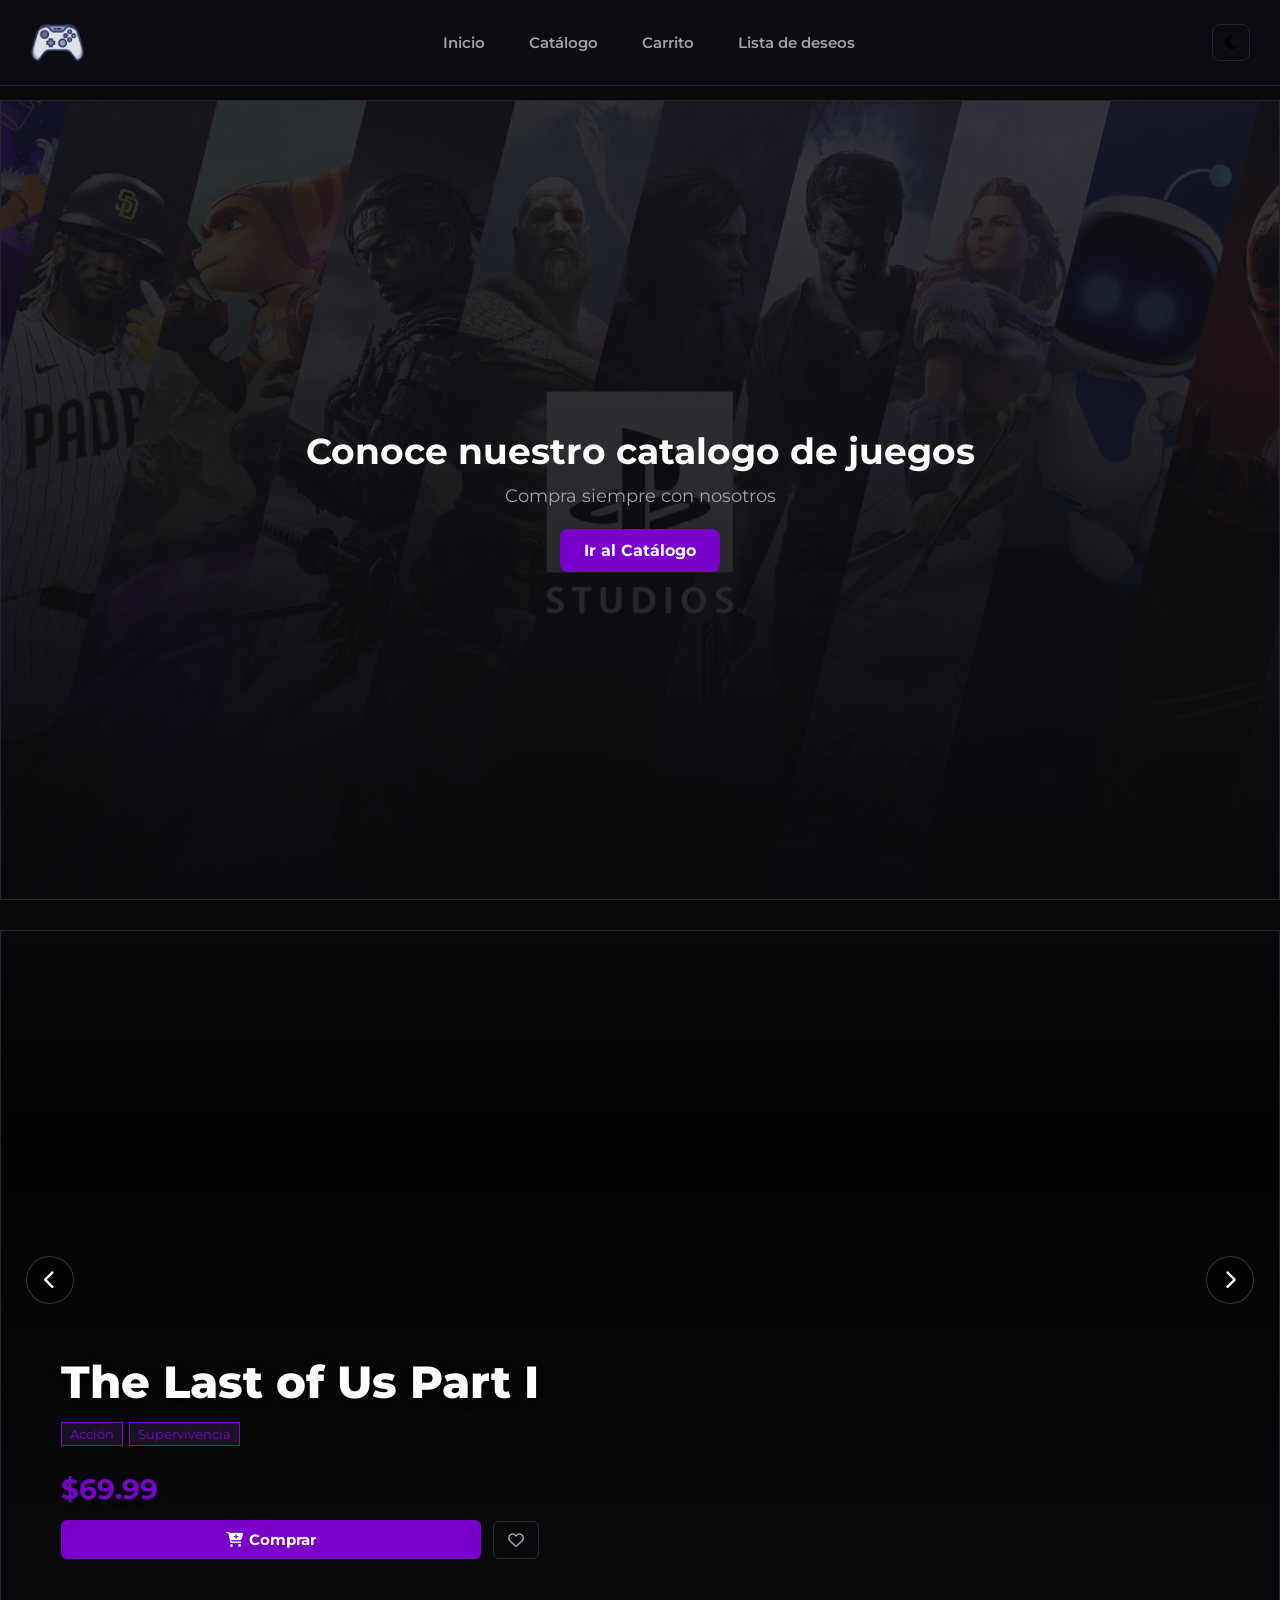
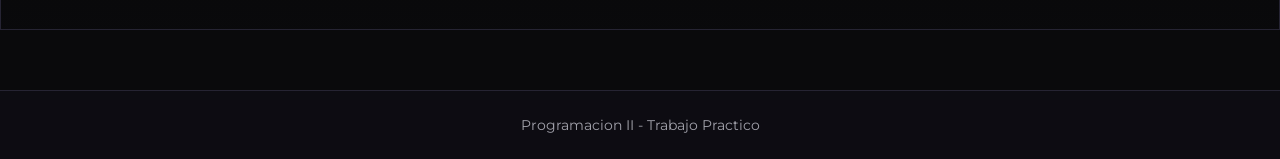
==== commit 4f408eb1: "modificacion de comentarios, y catalogo que es mi parte" ====
--- a/index.html
+++ b/index.html
@@ -8,6 +8,10 @@
     <!--Iconos-->
     <link rel="icon" href="./assets/images/icono.png">
     <link rel="stylesheet" href="https://cdnjs.cloudflare.com/ajax/libs/font-awesome/6.5.1/css/all.min.css">
+    <!--Fuente Montserrat-->
+    <link rel="preconnect" href="https://fonts.googleapis.com">
+    <link rel="preconnect" href="https://fonts.gstatic.com" crossorigin>
+    <link href="https://fonts.googleapis.com/css2?family=Montserrat:ital,wght@0,300..800;1,300..800&display=swap" rel="stylesheet">
     <!--Estilos de la pagina-->
     <link rel="stylesheet" href="./css/styles.css">
     <script>
@@ -17,69 +21,65 @@
     </script>
 </head>
 
-<body class="main-home">
+<body class="pagina-inicio">
 
     <!-- HEADER -->
-    <header class="header_site">
-        <a href="./index.html" class="link_header_site">
-            <img src="./assets/images/icono.png" alt="Logo GamesShop" class="img_header_site">
+    <header class="encabezado">
+        <a href="./index.html" class="logo-sitio">
+            <img src="./assets/images/icono.png" alt="Logo GamesShop" class="logo-imagen">
         </a>
 
-        <nav class="nav_header_site">
-            <ul class="ul_header_site">
-                <li><a class="li_header_site" href="./index.html">Inicio</a></li>
-                <li><a class="li_header_site" href="./pages/catalogo.html">Catálogo</a></li>
-                <li><a class="li_header_site" href="./pages/carrito.html">Carrito</a></li>
-                <li><a class="li_header_site" href="./pages/lista-deseos.html">Lista de deseos</a></li>
-                <li><a class="li_header_site" href="./pages/perfil.html">Perfil</a></li>
+        <nav class="menu-navegacion">
+            <ul class="lista-menu">
+                <li><a class="enlace-menu" href="./index.html">Inicio</a></li>
+                <li><a class="enlace-menu" href="./pages/catalogo.html">Catálogo</a></li>
+                <li><a class="enlace-menu" href="./pages/carrito.html">Carrito</a></li>
+                <li><a class="enlace-menu" href="./pages/lista-deseados.html">Lista de deseos</a></li>
             </ul>
         </nav>
 
-        <div class="div_header_site">
-            <button type="button" id="theme-page" aria-label="Cambiar modo Día/Noche" title="Cambiar a Modo Día / Modo Noche">
-                <i class="fa-solid fa-moon"></i>
+        <div class="acciones-encabezado">
+            <button type="button" id="boton-tema" aria-label="Cambiar modo Día/Noche"
+                title="Cambiar a Modo Día / Modo Noche">
+                <i class="fa-solid fa-moon" id="icono-tema"></i>
             </button>
-            <button type="button" id="theme-page-movil" aria-label="Cambiar modo Día/Noche" title="Cambiar a Modo Día / Modo Noche">
-                <i class="fa-solid fa-moon"></i>
+            <button type="button" id="boton-tema-movil" aria-label="Cambiar modo Día/Noche"
+                title="Cambiar a Modo Día / Modo Noche">
+                <h4>menu</h4>
             </button>
         </div>
     </header>
 
+    <!-- MAIN -->
     <main>
-        <section class="hero-banner">
-            <div class="hero-banner-content">
-                <h1 class="novedades-titulo">Elige tu próximo juego favorito</h1>
-                <p class="hero-banner-subtitle">Explora muchos títulos y lanzamientos recientes</p>
-                <div class="hero-banner-actions">
-                    <a href="./pages/catalogo.html" class="hero-btn-primary">Explorar catálogo</a>
+        <section class="banner-inicio">
+            <div class="contenido-banner">
+                <h2 class="titulo-banner">Conoce nuestro catalogo de juegos</h2>
+                <p class="subtitulo-banner">Compra siempre con nosotros</p>
+                <div class="acciones-banner">
+                    <a href="./pages/catalogo.html" class="boton-banner">Ir al Catálogo</a>
                 </div>
             </div>
         </section>
-
-        <section id="novedades">
-            <div class="section-header">
-                <div>
-                    <h2 class="novedades-titulo">Novedades</h2>
-                    <h3 class="novedades-titulo">Juegos más comprados</h3>
-                </div>
-                <div class="header-acciones">
-                    <div class="controles-carrusel">
-                        <button id="btn-prev" class="btn-carrusel">&#10094;</button>
-                        <button id="btn-next" class="btn-carrusel">&#10095;</button>
-                    </div>
-                    <a class="ver-catalogo-link" href="./pages/catalogo.html">Ver catálogo completo</a>
-                </div>
+        <!-- carrusel -->
+        <section id="carrusel-principal" class="seccion-carrusel-completo">
+            <div class="carrusel-items" id="carrusel-items-inicio">
             </div>
 
-            <div class="carousel-wrapper">
-                <div id="games-container" class="games-grid"></div>
-            </div>
+            <button type="button" class="btn-carrusel btn-anterior" id="btn-anterior-inicio" aria-label="Anterior">
+                <i class="fa-solid fa-chevron-left"></i>
+            </button>
+            <button type="button" class="btn-carrusel btn-siguiente" id="btn-siguiente-inicio" aria-label="Siguiente">
+                <i class="fa-solid fa-chevron-right"></i>
+            </button>
         </section>
+
+
     </main>
 
     <!-- FOOTER -->
     <footer>
-        <p>&copy; GamesShop - Trabajo Práctico Programación II</p>
+        <p>Programacion II - Trabajo Practico</p>
     </footer>
 
     <script src="./js/app.js"></script>
--- a/css/styles.css
+++ b/css/styles.css
@@ -1,454 +1,734 @@
+@import url('https://fonts.googleapis.com/css2?family=Montserrat:ital,wght@0,300..800;1,300..800&display=swap');
+
+/* variables generales */
 :root {
-    --bg-primary: #000000;
-    --bg-surface: #0a0a0c;
-    --bg-card: #121118;
-    --bg-header: #050507;
-    --border-color: #27272a;
-    --border-purple: #4c1d95;
-    --accent-purple: #8b5cf6;
-    --accent-purple-hover: #7c3aed;
-    --accent-purple-light: rgba(139, 92, 246, 0.12);
-    --text-primary: #ffffff;
-    --text-secondary: #a1a1aa;
-    --transition: all 0.25s ease;
-    --shadow-subtle: 0 4px 20px rgba(0, 0, 0, 0.6);
-    --shadow-hover: 0 10px 30px rgba(139, 92, 246, 0.25);
+    --color-fondo: #0a0a0c;
+    --color-tarjeta: #14131a;
+    --color-encabezado: #0d0c12;
+    --color-borde: #262433;
+    --color-morado: #7800c9;
+    --color-morado-hover: #530083;
+    --color-morado-claro: rgba(46, 34, 73, 0.459);
+    --color-texto: #ffffff;
+    --color-texto-secundario: #a1a1aa;
+    --transicion: 0.25s ease;
 }
 
 [data-theme="light"] {
-    --bg-primary: #f4f4f5;
-    --bg-surface: #ffffff;
-    --bg-card: #ffffff;
-    --bg-header: #ffffff;
-    --border-color: #e4e4e7;
-    --text-primary: #18181b;
-    --text-secondary: #71717a;
-    --shadow-subtle: 0 4px 20px rgba(0, 0, 0, 0.08);
-}
-
+    --color-fondo: #f4f4f5;
+    --color-tarjeta: #ffffff;
+    --color-encabezado: #ffffff;
+    --color-borde: #e4e4e7;
+    --color-morado: #7800c9;
+    --color-morado-hover: #530083;
+    --color-morado-claro: rgba(147, 100, 255, 0.459);
+    --color-texto: #fcfcfc;
+    --color-texto-secundario: #7800c9;
+}
+
+/* general */
 * {
     margin: 0;
     padding: 0;
     box-sizing: border-box;
-    font-family: "Futura", "Futura PT", "Tw Cen MT", "Century Gothic", "Arial", sans-serif;
-}
-
-/* ------------------------ BODY ------------------------*/
+    font-family: 'Montserrat', sans-serif;
+}
+
+input,
+button,
+textarea,
+select {
+    font-family: 'Montserrat', sans-serif;
+}
+
 body {
-    font-family: 'Outfit', -apple-system, BlinkMacSystemFont, 'Segoe UI', Roboto, sans-serif;
-    background-color: var(--bg-primary);
-    color: var(--text-primary);
-}
-
-/* ------------------------ HEADER ------------------------*/
-.header_site {
+    font-family: 'Montserrat', sans-serif;
+    background-color: var(--color-fondo);
+    color: var(--color-texto);
+    min-height: 100vh;
+}
+
+.oculto {
+    display: none !important;
+}
+
+/* nav y header */
+.encabezado {
     position: fixed;
     top: 0;
+    left: 0;
+    width: 100%;
     z-index: 1000;
     display: flex;
     justify-content: space-between;
     align-items: center;
-    padding: 20px;
-    background-color: var(--bg-header);
-    border-bottom: 1px solid var(--border-color);
-    box-shadow: 0 4px 20px rgba(139, 92, 246, 0.08);
-    width: 100%;
-}
-
-.link_header_site {
+    padding: 15px 30px;
+    background-color: var(--color-encabezado);
+    border-bottom: 1px solid var(--color-borde);
+}
+
+.logo-sitio {
     display: flex;
     align-items: center;
     text-decoration: none;
 }
 
-.img_header_site {
-    height: 80px;
+.logo-imagen {
+    height: 55px;
     width: auto;
     object-fit: contain;
-    display: block;
-    transition: transform 0.25s ease;
-}
-
-.img_header_site:hover {
-    transform: scale(1.12);
-}
-
-/* ------------------------ NAV ------------------------*/
-.nav_header_site {
-    display: flex;
-}
-
-.ul_header_site {
-    display: flex;
-    align-items: center;
-    gap: 1.5rem;
+    transition: transform var(--transicion);
+}
+
+.logo-imagen:hover {
+    transform: scale(1.08);
+}
+
+.menu-navegacion {
+    display: flex;
+}
+
+.lista-menu {
+    display: flex;
+    align-items: center;
+    gap: 20px;
     list-style: none;
-    margin: 0;
-    padding: 0;
-}
-
-.li_header_site {
-    position: relative;
-    display: inline-block;
+}
+
+.enlace-menu {
     text-decoration: none;
-    color: var(--text-secondary);
-    font-weight: 700;
-    font-size: 1rem;
-    padding: 0.5rem 0.9rem;
-    border-radius: 8px;
-    transition: color 0.2s ease, background-color 0.2s ease;
-}
-
-.li_header_site:hover {
-    color: var(--accent-purple);
-}
-
-.li_header_site::after {
-    content: '';
-    position: absolute;
-    bottom: 2px;
-    left: 50%;
-    transform: translateX(-50%);
-    width: 0;
-    height: 2px;
-    background-color: var(--accent-purple);
-    border-radius: 2px;
-    transition: width 0.25s ease;
-}
-
-.li_header_site:hover::after {
-    width: calc(100% - 1.8rem);
-}
-
-.div_header_site {
-    display: flex;
-    align-items: center;
-    gap: 0.5rem;
-}
-
-/* Botón Tema */
-#theme-page,
-#theme-page-movil {
+    color: var(--color-texto-secundario);
+    font-weight: 600;
+    font-size: 15px;
+    padding: 8px 12px;
+    border-radius: 6px;
+    transition: color var(--transicion), background-color var(--transicion);
+}
+
+.enlace-menu:hover {
+    color: var(--color-morado);
+    background-color: var(--color-morado-claro);
+}
+
+.acciones-encabezado {
+    display: flex;
+    align-items: center;
+    gap: 10px;
+}
+
+#boton-tema,
+#boton-tema-movil {
     background: transparent;
-    border: 1px solid var(--border-color);
-    color: var(--text-primary);
-    padding: 0.5rem 0.8rem;
+    border: 1px solid var(--color-borde);
+    color: black;
+    padding: 8px 12px;
     border-radius: 8px;
     cursor: pointer;
-    transition: var(--transition);
-}
-
-#theme-page:hover,
-#theme-page-movil:hover {
-    border-color: var(--accent-purple);
-    color: var(--accent-purple);
-}
-
-#theme-page-movil {
+    font-size: 16px;
+    transition: border-color var(--transicion), color var(--transicion);
+}
+
+#boton-tema:hover {
+    border-color: var(--color-morado);
+    color: var(--color-morado);
+}
+
+#boton-tema-movil {
     display: none;
 }
 
-/* ------------------------ MAIN INICIO ------------------------*/
-.main-home {
-    padding-top: 130px;
-    background: linear-gradient(rgba(10, 10, 15, 0.8), rgba(10, 10, 15, 0.85)), url('../assets/images/perfil-image-bk.avif');
+/* inicio */
+.pagina-inicio {
+    padding-top: 0;
+}
+
+.contenedor-principal {
+    margin-top: 100px;
+    padding: 20px 30px;
+    max-width: 1400px;
+    margin-left: auto;
+    margin-right: auto;
+}
+
+/* Banner de inicio */
+.banner-inicio {
+    max-width: 1500px;
+    height: 800px;
+    margin: 100px auto 30px auto;
+    padding: 50px 20px;
+    background-color: var(--color-tarjeta);
+    border: 1px solid var(--color-borde);
+    text-align: center;
+    background-image: linear-gradient(rgba(20, 19, 26, 0.85), rgba(10, 10, 12, 0.92)), url('../assets/images/fondo-inicio-catalogo.webp');
+    background-size: cover;
+    background-position: top;
+    display: flex;
+}
+
+.contenido-banner {
+    max-width: 700px;
+    margin: 0 auto;
+    display: flex;
+    flex-direction: column;
+    align-items: center;
+    justify-content: center;
+    gap: 12px;
+}
+
+.titulo-banner {
+    font-size: 36px;
+    color: var(--color-texto);
+}
+
+.subtitulo-banner {
+    font-size: 18px;
+    color: var(--color-texto-secundario);
+}
+
+.boton-banner {
+    background-color: var(--color-morado);
+    color: #ffffff;
+    padding: 12px 24px;
+    border-radius: 8px;
+    font-weight: bold;
+    text-decoration: none;
+    margin-top: 10px;
+    display: inline-block;
+    transition: background-color var(--transicion);
+}
+
+.boton-banner:hover {
+    background-color: var(--color-morado-hover);
+}
+
+/* Sección novedades */
+.seccion-novedades {
+    max-width: 1300px;
+    margin: 0 auto;
+    padding: 20px;
+}
+
+.cabecera-seccion {
+    display: flex;
+    justify-content: space-between;
+    align-items: center;
+    margin-bottom: 25px;
+    flex-wrap: wrap;
+    gap: 15px;
+}
+
+.titulo-novedades {
+    color: var(--color-morado);
+    font-size: 26px;
+}
+
+.subtitulo-novedades {
+    color: var(--color-texto-secundario);
+    font-size: 16px;
+    font-weight: normal;
+    margin-top: 4px;
+}
+
+.acciones-seccion {
+    display: flex;
+    align-items: center;
+    gap: 15px;
+}
+
+.boton-ver-catalogo {
+    background-color: var(--color-tarjeta);
+    color: var(--color-texto);
+    border: 1px solid var(--color-borde);
+    padding: 8px 16px;
+    border-radius: 6px;
+    font-weight: 600;
+    text-decoration: none;
+    font-size: 14px;
+    transition: border-color var(--transicion), color var(--transicion);
+}
+
+.boton-ver-catalogo:hover {
+    border-color: var(--color-morado);
+    color: var(--color-morado);
+}
+
+.controles-carrusel {
+    display: flex;
+    gap: 8px;
+}
+
+.btn-carrusel {
+    background-color: var(--color-tarjeta);
+    border: 1px solid var(--color-borde);
+    color: var(--color-texto);
+    width: 36px;
+    height: 36px;
+    border-radius: 50%;
+    cursor: pointer;
+    display: flex;
+    align-items: center;
+    justify-content: center;
+    font-size: 16px;
+    transition: background-color var(--transicion), border-color var(--transicion);
+}
+
+.btn-carrusel:hover {
+    background-color: var(--color-morado);
+    border-color: var(--color-morado);
+    color: #ffffff;
+}
+
+/* CARRUSEL PRINCIPAL */
+.seccion-carrusel-completo {
+    position: relative;
+    max-width: 1500px;
+    width: 100%;
+    height: 700px;
+    margin: 30px auto 60px auto;
+    overflow: hidden;
+    background-color: #000000;
+    border: 1px solid var(--color-borde);
+}
+
+.seccion-carrusel-completo .carrusel-items {
+    position: relative;
+    width: 100%;
+    height: 100%;
+}
+
+.seccion-carrusel-completo .item-carrusel {
+    position: absolute;
+    top: 0;
+    left: 0;
+    width: 100%;
+    height: 100%;
+    display: none;
+}
+
+.seccion-carrusel-completo .item-carrusel.activo {
+    display: block;
+    animation: aparecerSlide 0.4s ease-in-out;
+}
+
+@keyframes aparecerSlide {
+    from {
+        opacity: 0.3;
+    }
+
+    to {
+        opacity: 1;
+    }
+}
+
+.enlace-portada-slide {
+    position: absolute;
+    top: 0;
+    left: 0;
+    width: 100%;
+    height: 100%;
+    display: block;
+}
+
+.imagen-slide-completo {
+    width: 100%;
+    height: 100%;
+    object-fit: cover;
+    object-position: center;
+    display: block;
+}
+
+.capa-oscura-slide {
+    position: absolute;
+    inset: 0;
+    background: linear-gradient(to top,
+            rgba(10, 10, 12, 0.95) 0%,
+            rgba(10, 10, 12, 0.6) 35%,
+            rgba(10, 10, 12, 0.25) 70%,
+            rgba(10, 10, 12, 0.8) 100%);
+    pointer-events: none;
+}
+
+.info-slide {
+    position: absolute;
+    bottom: 70px;
+    left: 60px;
+    max-width: 650px;
+    z-index: 10;
+    display: flex;
+    flex-direction: column;
+    gap: 14px;
+}
+
+.titulo-slide {
+    font-size: 45px;
+    font-weight: 800;
+    line-height: 1.15;
+    text-shadow: 0 3px 10px rgba(0, 0, 0, 0.8);
+}
+
+.titulo-slide a {
+    color: #ffffff;
+    text-decoration: none;
+    transition: color var(--transicion);
+}
+
+
+.precio-slide {
+    font-size: 28px;
+    font-weight: bold;
+    color: var(--color-morado);
+    text-shadow: 0 2px 6px rgba(0, 0, 0, 0.7);
+}
+
+.acciones-slide {
+    display: flex;
+    align-items: center;
+    gap: 12px;
+    flex-wrap: wrap;
+}
+
+.seccion-carrusel-completo .btn-carrusel {
+    position: absolute;
+    top: 50%;
+    transform: translateY(-50%);
+    z-index: 20;
+    width: 48px;
+    height: 48px;
+    border-radius: 50%;
+    background-color: rgba(0, 0, 0, 0.6);
+    color: #ffffff;
+    border: 1px solid rgba(255, 255, 255, 0.2);
+    font-size: 19px;
+    cursor: pointer;
+    display: flex;
+    align-items: center;
+    justify-content: center;
+    transition: background-color var(--transicion), transform var(--transicion), border-color var(--transicion);
+}
+
+.seccion-carrusel-completo .btn-carrusel:hover {
+    background-color: var(--color-morado);
+    border-color: var(--color-morado);
+    transform: translateY(-50%) scale(1.08);
+}
+
+.seccion-carrusel-completo .btn-anterior {
+    left: 25px;
+}
+
+.seccion-carrusel-completo .btn-siguiente {
+    right: 25px;
+}
+
+/* carrusel */
+.contenedor-carrusel {
+    overflow: hidden;
+    width: 100%;
+}
+
+.carrusel-juegos {
+    display: flex;
+    gap: 20px;
+    overflow-x: auto;
+    scroll-behavior: smooth;
+    scrollbar-width: none;
+    padding: 10px 0;
+}
+
+.carrusel-juegos::-webkit-scrollbar {
+    display: none;
+}
+
+.carrusel-juegos .tarjeta-juego {
+    flex: 0 0 280px;
+}
+
+/* buscador */
+.seccion-buscador {
+    display: flex;
+    justify-content: center;
+    margin: 20px 0 30px 0;
+}
+
+.caja-buscador {
+    width: 100%;
+    max-width: 500px;
+}
+
+#buscador-juegos {
+    width: 100%;
+    padding: 12px 20px;
+    font-size: 16px;
+    border-radius: 25px;
+    border: 1px solid var(--color-borde);
+    background-color: var(--color-tarjeta);
+    color: var(--color-texto);
+    outline: none;
+    transition: border-color var(--transicion);
+}
+
+#buscador-juegos:focus {
+    border-color: var(--color-morado);
+}
+
+.sin-resultados {
+    text-align: center;
+    padding: 50px 20px;
+    color: var(--color-texto-secundario);
+    font-size: 18px;
+}
+
+/* tarjetas de los juegos */
+#contenedor-juegos {
+    display: grid;
+    grid-template-columns: repeat(auto-fill, minmax(280px, 1fr));
+    gap: 25px;
+    width: 100%;
+    max-width: 1400px;
+    margin: 0 auto;
+}
+
+.tarjeta-juego {
+    background-color: var(--color-tarjeta);
+    border: 1px solid var(--color-borde);
+    overflow: hidden;
+    display: flex;
+    flex-direction: column;
+    transition: transform var(--transicion), border-color var(--transicion);
+}
+
+.tarjeta-juego:hover {
+    transform: translateY(-4px);
+    border-color: var(--color-morado);
+}
+
+.enlace-tarjeta {
+    text-decoration: none;
+    color: inherit;
+    display: flex;
+    flex-direction: column;
+    height: 100%;
+}
+
+.imagen-tarjeta img {
+    width: 100%;
+    aspect-ratio: 16 / 9;
+    object-fit: cover;
+    display: block;
+}
+
+.info-tarjeta {
+    padding: 15px;
+    display: flex;
+    flex-direction: column;
+    flex-grow: 1;
+}
+
+.titulo-tarjeta {
+    font-size: 25px;
+    margin-bottom: 8px;
+    color: var(--color-texto);
+}
+
+[data-theme="light"] .titulo-tarjeta {
+    color: #000000;
+}
+
+.generos-tarjeta {
+    display: flex;
+    flex-wrap: wrap;
+    gap: 6px;
+    margin-bottom: 12px;
+}
+
+.etiqueta {
+    background-color: var(--color-morado-claro);
+    color: var(--color-morado);
+    border: 1px solid var(--color-morado);
+    font-size: 13px;
+    padding: 3px 8px;
+
+}
+
+.precio-tarjeta {
+    margin-top: auto;
+    font-size: 20px;
+    font-weight: bold;
+    color: var(--color-morado);
+}
+
+.botones-tarjeta {
+    display: flex;
+    gap: 8px;
+    margin-top: 12px;
+}
+
+.btn-comprar {
+    flex: 1;
+    background-color: var(--color-morado);
+    color: #ffffff;
+    border: none;
+    padding: 10px;
+    border-radius: 6px;
+    cursor: pointer;
+    font-weight: bold;
+    font-size: 15px;
+    display: flex;
+    align-items: center;
+    justify-content: center;
+    gap: 6px;
+    transition: background-color var(--transicion);
+}
+
+.btn-comprar:hover {
+    background-color: var(--color-morado-hover);
+}
+
+.btn-deseados {
+    background: transparent;
+    border: 1px solid var(--color-borde);
+    color: var(--color-texto-secundario);
+    padding: 10px 14px;
+    border-radius: 6px;
+    cursor: pointer;
+    font-size: 16px;
+    display: flex;
+    align-items: center;
+    justify-content: center;
+    transition: border-color var(--transicion), color var(--transicion);
+}
+
+.btn-deseados:hover,
+.btn-deseados.activo {
+    border-color: #ef4444;
+    color: #ef4444;
+}
+
+/* vista de detalle de juegos */
+#fondo-juego {
+    width: 100%;
+    min-height: 100vh;
     background-size: cover;
     background-position: center;
     background-repeat: no-repeat;
-    background-attachment: scroll; 
+    display: flex;
+}
+
+.info-juego {
+    background-color: rgba(0, 0, 0, 0.78);
+    padding: 120px 40px 40px;
+    width: 100%;
     min-height: 100vh;
-}
-
-#novedades {
-    background: transparent;
-    padding: 20px 50px; 
-    max-width: 1600px;  
-    margin: 0 auto;
-}
-
-.novedades-titulo {
+    display: flex;
+    align-items: center;
+    justify-content: space-around;
+    gap: 40px;
+}
+
+.datos-juego {
+    display: flex;
+    flex-direction: column;
+    gap: 15px;
+    max-width: 600px;
+}
+
+#titulo-juego {
+    font-size: 38px;
+    color: #ffffff;
+}
+
+#precio-juego {
+    font-size: 28px;
+    font-weight: bold;
+    color: var(--color-morado);
+}
+
+.botones-detalle {
+    display: flex;
+    gap: 10px;
+    max-width: 320px;
+}
+
+.contenedor-portada {
+    width: 500px;
+    max-width: 100%;
+}
+
+.carrusel-juego {
     position: relative;
-    z-index: 10;
-    color: #6400d6;
-}
-
-.section-header {
-    display: flex;
-    justify-content: space-between;
-    align-items: flex-end;
-    margin-bottom: 3rem;  
-    flex-wrap: wrap;
-    gap: 1rem;
-}
-
-.ver-catalogo-link {
-    background-color: rgba(255, 255, 255, 0.05);
+    width: 100%;
+    aspect-ratio: 16 / 9;
+    background-color: #000000;
+    border: 1px solid var(--color-morado);
+    overflow: hidden;
+}
+
+.carrusel-items {
+    width: 100%;
+    height: 100%;
+}
+
+.item-carrusel {
+    display: none;
+    width: 100%;
+    height: 100%;
+}
+
+.item-carrusel.activo {
+    display: block;
+}
+
+#imagen-portada-juego {
+    width: 100%;
+    height: 100%;
+    object-fit: cover;
+    display: block;
+}
+
+#video-trailer-juego {
+    width: 100%;
+    height: 100%;
+    border: none;
+    display: block;
+}
+
+.carrusel-juego .btn-carrusel {
+    position: absolute;
+    top: 50%;
+    transform: translateY(-50%);
+    background-color: rgba(0, 0, 0, 0.65);
     color: #ffffff;
-    border: 1px solid rgba(255, 255, 255, 0.2);
-    padding: 10px 20px;
-    border-radius: 6px;
-    font-weight: 600;
-    text-decoration: none;
-    transition: background-color 0.2s ease, border-color 0.2s ease;
-}
-
-.ver-catalogo-link:hover {
-    background-color: rgba(255, 255, 255, 0.15);
-    border-color: rgba(255, 255, 255, 0.4);
-}
-
-.games-grid {
-    display: flex !important;
-    flex-wrap: nowrap !important;
-    gap: 20px;
-    overflow-x: auto;
-    scroll-behavior: smooth;
-    scroll-snap-type: x mandatory;
-    scrollbar-width: none;
-    width: 100%;
-}
-
-.games-grid::-webkit-scrollbar {
-    display: none;
-}
-
-.games-grid .game-card {
-    flex: 0 0 290px; 
-    scroll-snap-align: start;
-}
-
-.carousel-item .game-card-slide, 
-.carousel-item .game-card {
-    max-width: 350px;
-    margin: 0 auto;
-}
-
-.header-acciones {
-    display: flex;
-    align-items: center;
-    gap: 20px;
-}
-
-.controles-carrusel {
-    display: flex;
-    gap: 10px;
-}
-
-.btn-carrusel {
-    background-color: rgba(255, 255, 255, 0.1);
-    border: 1px solid rgba(255, 255, 255, 0.2);
-    color: white;
-    width: 38px;
-    height: 38px;
+    border: none;
+    width: 32px;
+    height: 32px;
     border-radius: 50%;
     cursor: pointer;
     display: flex;
     align-items: center;
     justify-content: center;
-    transition: background-color 0.3s ease;
-}
-
-.btn-carrusel:hover {
-    background-color: rgba(255, 255, 255, 0.3);
-}
-
-.carousel-wrapper {
-    overflow: hidden;
-    width: 100%;
-}
-
-.card-genres-container {
-    display: flex;
-    flex-wrap: wrap;
-    gap: 6px;
-    margin-top: 8px;
-    margin-bottom: 8px;
-}
-
-.tag-genero {
-    display: inline-block;
-    padding: 4px 10px;
-    font-size: 0.75rem;
-    font-weight: 500;
-    color: #b197fc;
-    background-color: rgba(100, 0, 214, 0.15);
-    border: 1px solid rgba(177, 151, 252, 0.3);
-    border-radius: 6px;
-}
-
-/* ------------------------ HERO BANNER ------------------------*/
-.hero-banner {
-    max-width: 1600px;
-    margin: 40px auto 20px auto;
-    padding: 4rem 2rem;
-    background-color: var(--bg-card);
-    border: 1px solid var(--border-color);
-    border-radius: 12px;
+    font-size: 16px;
+    transition: background-color var(--transicion);
+}
+
+.carrusel-juego .btn-carrusel:hover {
+    background-color: var(--color-morado);
+}
+
+.carrusel-juego .btn-anterior {
+    left: 10px;
+}
+
+.carrusel-juego .btn-siguiente {
+    right: 10px;
+}
+
+/* footer */
+footer {
+    margin-top: 60px;
+    padding: 25px;
     text-align: center;
-    box-shadow: var(--shadow-subtle);
-    background-image: linear-gradient(rgba(18, 17, 24, 0.85), rgba(10, 10, 12, 0.95)), url('../assets/images/perfil-image-bk.avif');
-    background-size: cover;
-    background-position: center;
-}
-
-.hero-banner-content {
-    max-width: 800px;
-    margin: 0 auto;
-    padding: 20px;
-    display: flex;
-    flex-direction: column;
-    align-items: center;
-    gap: 15px;
-}
-
-.hero-banner-title {
-    font-size: 2.8rem;
-    font-weight: 800;
-    color: var(--text-primary);
-    line-height: 1.2;
-    margin: 0;
-}
-
-.hero-banner-subtitle {
-    font-size: 1.2rem;
-    color: var(--text-secondary);
-    line-height: 1.4;
-    margin: 0;
-}
-
-.hero-banner-actions {
-    display: flex;
-    justify-content: center;
-    gap: 1rem;
-    margin-top: 10px;
-}
-
-.hero-btn-primary {
-    background-color: var(--accent-purple);
-    color: #ffffff;
-    padding: 0.8rem 2rem;
-    border-radius: 8px;
-    font-weight: 700;
-    text-decoration: none;
-    transition: var(--transition);
-    box-shadow: 0 4px 15px rgba(139, 92, 246, 0.4);
-}
-
-.hero-btn-primary:hover {
-    background-color: var(--accent-purple-hover);
-    transform: translateY(-2px);
-    box-shadow: var(--shadow-hover);
-}
-
-@media (max-width: 768px) {
-    .hero-banner-title {
-        font-size: 2rem;
-    }
-    .hero-banner {
-        padding: 2.5rem 1rem;
-        margin: 20px 15px;
-    }
-}
-
-/* ------------------------ BUSCADOR Y TARJETAS ------------------------*/
-.controls-section .search-box {
-    width: 100%;
-    max-width: 480px;
-}
-
-#search-input {
-    width: 100%;
-    padding: 0.85rem 1.25rem;
-    font-size: 1rem;
-    border-radius: 9999px;
-    border: 2px solid var(--border-color);
-    background-color: var(--bg-card);
-    color: var(--text-primary);
-    outline: none;
-    transition: var(--transition);
-}
-
-#search-input:focus {
-    border-color: var(--accent-purple);
-    box-shadow: 0 0 0 4px rgba(139, 92, 246, 0.2);
-}
-
-#games-container {
-    display: grid;
-    grid-template-columns: repeat(auto-fill, minmax(280px, 1fr));
-    gap: 1.5rem;
-    width: 100%;
-    max-width: 1500px;
-    margin: 30px auto;
-    padding: 1rem 0;
-}
-
-.game-card {
-    background-color: var(--bg-card);
-    border: 1px solid var(--border-color);
-    border-radius: 8px;
-    overflow: hidden;
-    display: flex;
-    flex-direction: column;
-    box-shadow: 0 4px 12px rgba(0, 0, 0, 0.25);
-    transition: transform 0.2s ease, box-shadow 0.2s ease, border-color 0.2s ease;
-}
-
-.game-card:hover {
-    transform: translateY(-4px);
-    border-color: var(--border-purple);
-    box-shadow: 0 8px 20px rgba(0, 0, 0, 0.4);
-}
-
-.card-media img {
-    width: 100%;
-    aspect-ratio: 460 / 215;
-    object-fit: cover;
-    display: block;
-}
-
-.card-body {
-    padding: 1.2rem;
-    display: flex;
-    flex-direction: column;
-    flex-grow: 1;
-}
-
-.card-title {
-    font-size: 1.1rem;
-    margin-bottom: 0.5rem;
-    color: var(--text-primary);
-}
-
-.badge {
-    background-color: var(--accent-purple-light);
-    color: var(--accent-purple);
-    border: 1px solid var(--border-purple);
-    font-size: 0.75rem;
-    padding: 3px 6px;
-    border-radius: 4px;
-}
-
-/* ------------------------ FOOTER ------------------------*/
-footer {
-    margin-top: 4rem;
-    padding: 1.5rem;
-    text-align: center;
-    border-top: 1px solid var(--border-color);
-    background-color: var(--bg-header);
-    color: var(--text-secondary);
-    font-size: 0.9rem;
-}
-
-.hidden {
-    display: none;
-}
-
-@media (max-width: 768px) {
-    .nav_header_site {
-        display: none;
-    }
-    #theme-page-movil {
-        display: block;
-    }
+    border-top: 1px solid var(--color-borde);
+    background-color: var(--color-encabezado);
+    color: var(--color-texto-secundario);
+    font-size: 14px;
 }
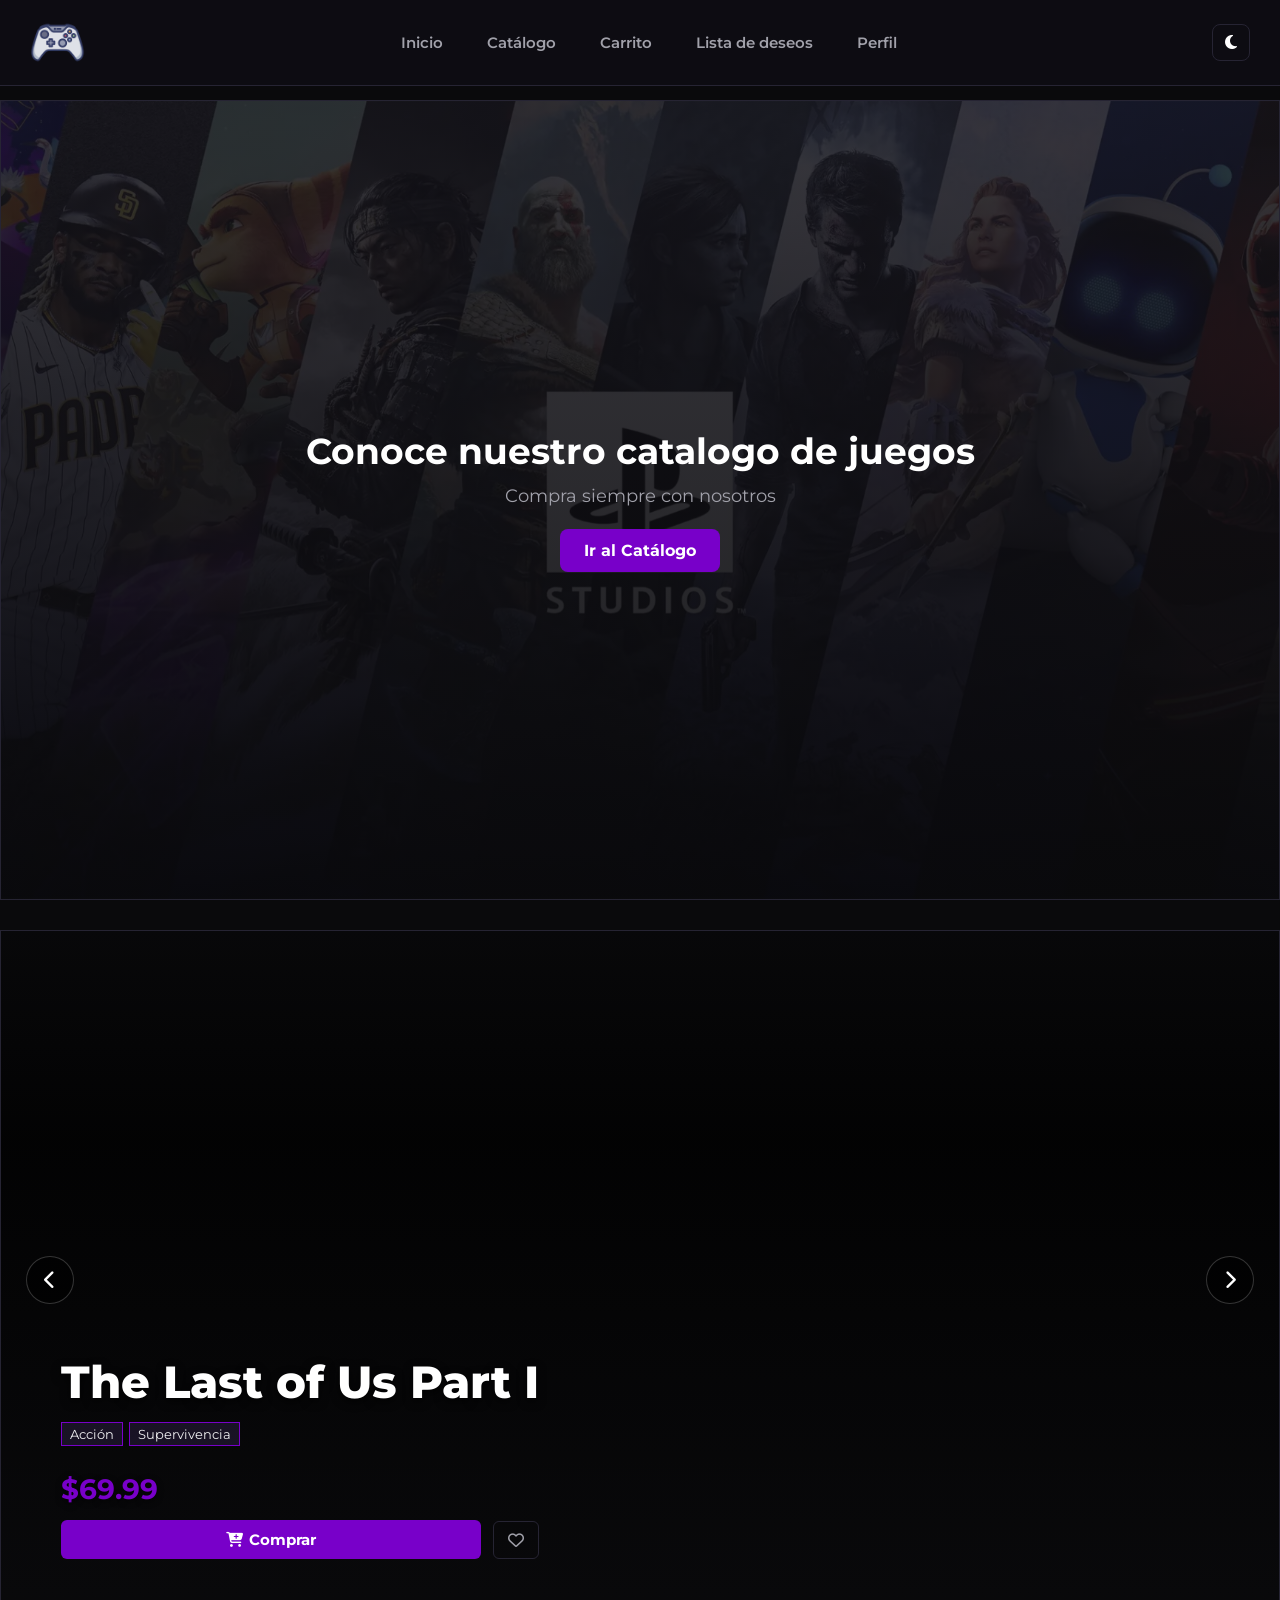
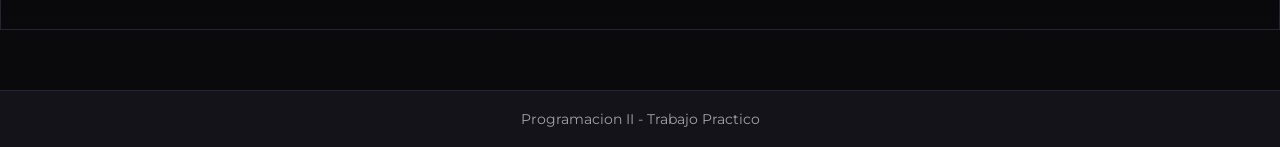
==== commit 97b0f6a6: "actualizacion_perfil" ====
--- a/index.html
+++ b/index.html
@@ -35,6 +35,7 @@
                 <li><a class="enlace-menu" href="./pages/catalogo.html">Catálogo</a></li>
                 <li><a class="enlace-menu" href="./pages/carrito.html">Carrito</a></li>
                 <li><a class="enlace-menu" href="./pages/lista-deseados.html">Lista de deseos</a></li>
+                <li><a class="enlace-menu" href="./pages/perfil.html">Perfil</a></li>
             </ul>
         </nav>
 
@@ -78,7 +79,7 @@
     </main>
 
     <!-- FOOTER -->
-    <footer>
+    <footer class="footer">
         <p>Programacion II - Trabajo Practico</p>
     </footer>
 
--- a/css/styles.css
+++ b/css/styles.css
@@ -22,7 +22,7 @@
     --color-morado: #7800c9;
     --color-morado-hover: #530083;
     --color-morado-claro: rgba(147, 100, 255, 0.459);
-    --color-texto: #fcfcfc;
+    --color-texto: #7800c9; 
     --color-texto-secundario: #7800c9;
 }
 
@@ -46,6 +46,16 @@
     background-color: var(--color-fondo);
     color: var(--color-texto);
     min-height: 100vh;
+}
+
+.footer {
+    text-align: center;
+    padding: 20px;
+    background-color: var(--color-tarjeta); 
+    border-top: 1px solid var(--color-borde);  
+    color: var(--color-texto-secundario);       
+    font-size: 0.85rem;
+    transition: background-color var(--transicion), color var(--transicion);
 }
 
 .oculto {
@@ -543,11 +553,10 @@
 
 .etiqueta {
     background-color: var(--color-morado-claro);
-    color: var(--color-morado);
+    color: #f1f1f3;
     border: 1px solid var(--color-morado);
     font-size: 13px;
     padding: 3px 8px;
-
 }
 
 .precio-tarjeta {
@@ -731,4 +740,161 @@
     background-color: var(--color-encabezado);
     color: var(--color-texto-secundario);
     font-size: 14px;
+}
+
+
+
+/* ------- perfil ------- */
+
+.header_site {
+    background-color: var(--color-tarjeta);
+    width: 100%;
+    border-bottom: 1px solid var(--color-borde);
+    transition: background-color var(--transicion), border-color var(--transicion);
+}
+
+.div_header_site {
+    display: flex;
+    justify-content: space-between;
+    align-items: center;
+    padding: 15px 60px;
+    width: 100%;
+}
+
+.logo-img {
+    width: 45px;
+    height: auto;
+    object-fit: contain;
+    display: block;
+}
+
+.div_header_site nav {
+    display: flex;
+    gap: 30px;
+}
+
+.div_header_site nav a {
+    color: var(--color-texto); 
+    text-decoration: none;
+    font-size: 1rem;
+    transition: color var(--transicion);
+}
+
+.div_header_site nav a:hover {
+    color: var(--color-morado);
+}
+
+.auth-section {
+    display: flex;
+    justify-content: center;
+    align-items: center;
+    padding: 40px 20px;
+    min-height: calc(100vh - 140px);
+    flex: 1;
+}
+
+.auth-card {
+    background-color: var(--color-tarjeta); 
+    padding: 30px;
+    border-radius: 8px;
+    width: 100%;
+    max-width: 400px;
+    box-shadow: 0 4px 12px rgba(0, 0, 0, 0.15);
+    color: var(--color-texto);                
+    border: 1px solid var(--color-borde);     
+    transition: background-color var(--transicion), color var(--transicion), border-color var(--transicion);
+}
+
+.auth-card h1 {
+    margin-bottom: 20px;
+    font-size: 1.8rem;
+    text-align: center;
+    color: var(--color-texto);                 
+}
+
+.form-group {
+    margin-bottom: 15px;
+    display: flex;
+    flex-direction: column;
+}
+
+.form-group label {
+    margin-bottom: 5px;
+    font-size: 0.9rem;
+    color: var(--color-texto-secundario);      
+}
+
+.form-group input {
+    padding: 10px;
+    border-radius: 4px;
+    border: 1px solid var(--color-borde);      
+    background-color: var(--color-fondo);   
+    color: var(--color-texto);                
+    font-size: 1rem;
+    transition: background-color var(--transicion), color var(--transicion), border-color var(--transicion);
+}
+
+.form-group input:focus {
+    outline: none;
+    border-color: var(--color-morado);
+}
+
+.btn-primary {
+    width: 100%;
+    padding: 10px;
+    border: none;
+    border-radius: 4px;
+    background-color: var(--color-morado);
+    color: white;
+    font-size: 1rem;
+    cursor: pointer;
+    font-weight: bold;
+    margin-top: 10px;
+    transition: background-color var(--transicion);
+}
+
+.btn-primary:hover {
+    background-color: var(--color-morado-hover);
+}
+
+.auth-redirect {
+    margin-top: 20px;
+    text-align: center;
+    font-size: 0.9rem;
+    color: var(--color-texto-secundario);     
+}
+
+.auth-redirect a {
+    color: var(--color-morado);
+    text-decoration: none;
+}
+
+.auth-redirect a:hover {
+    text-decoration: underline;
+}
+
+.password-container {
+    position: relative;
+    display: flex;
+    align-items: center;
+}
+
+.password-container input {
+    width: 100%;
+    padding-right: 40px; 
+}
+
+.toggle-password {
+    position: absolute;
+    right: 10px;
+    background: none;
+    border: none;
+    color: var(--color-texto-secundario);
+    cursor: pointer;
+    font-size: 1rem;
+    padding: 5px;
+}
+
+.toggle-password:hover {
+    color: var(--color-morado);
 }
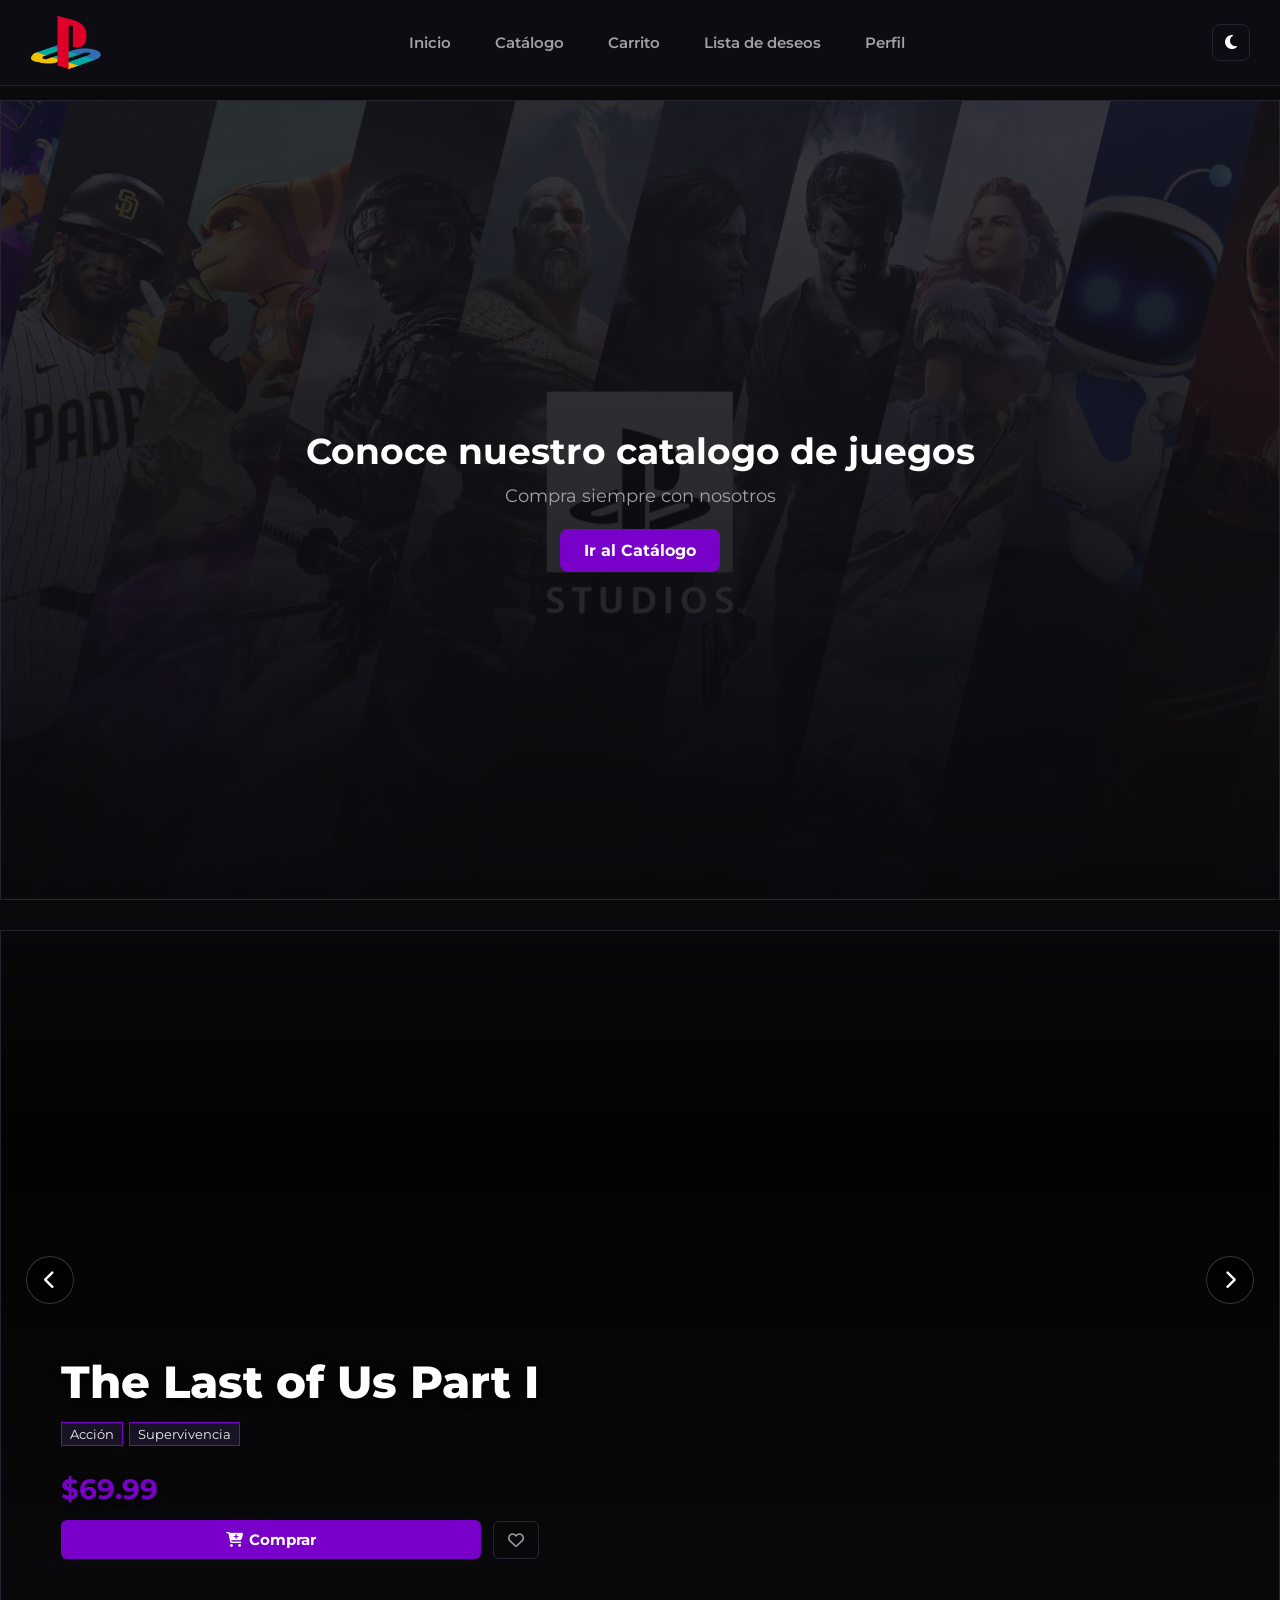
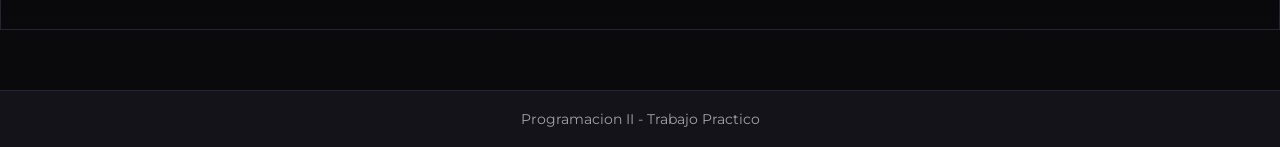
==== commit 1fb7762b: "modificacion de responsive" ====
--- a/index.html
+++ b/index.html
@@ -4,15 +4,16 @@
 <head>
     <meta charset="UTF-8">
     <meta name="viewport" content="width=device-width, initial-scale=1.0">
-    <title>GamesShop</title> <!--Titulo principal-->
-    <!--Iconos-->
-    <link rel="icon" href="./assets/images/icono.png">
+    <title>GamesShop</title>
+    <link rel="icon" href="./assets/images/icono.webp" type="image/webp">
     <link rel="stylesheet" href="https://cdnjs.cloudflare.com/ajax/libs/font-awesome/6.5.1/css/all.min.css">
+
     <!--Fuente Montserrat-->
     <link rel="preconnect" href="https://fonts.googleapis.com">
     <link rel="preconnect" href="https://fonts.gstatic.com" crossorigin>
-    <link href="https://fonts.googleapis.com/css2?family=Montserrat:ital,wght@0,300..800;1,300..800&display=swap" rel="stylesheet">
-    <!--Estilos de la pagina-->
+    <link href="https://fonts.googleapis.com/css2?family=Montserrat:ital,wght@0,300..800;1,300..800&display=swap"
+        rel="stylesheet">
+
     <link rel="stylesheet" href="./css/styles.css">
     <script>
         // Carga inmediata del tema guardado antes de que renderice la página
@@ -26,7 +27,7 @@
     <!-- HEADER -->
     <header class="encabezado">
         <a href="./index.html" class="logo-sitio">
-            <img src="./assets/images/icono.png" alt="Logo GamesShop" class="logo-imagen">
+            <img src="./assets/images/icono.webp" alt="Logo GamesShop" class="logo-imagen">
         </a>
 
         <nav class="menu-navegacion">
@@ -44,8 +45,7 @@
                 title="Cambiar a Modo Día / Modo Noche">
                 <i class="fa-solid fa-moon" id="icono-tema"></i>
             </button>
-            <button type="button" id="boton-tema-movil" aria-label="Cambiar modo Día/Noche"
-                title="Cambiar a Modo Día / Modo Noche">
+            <button type="button" id="boton-tema-movil" aria-label="Abrir menu de navegacion" title="Abrir menú">
                 <h4>menu</h4>
             </button>
         </div>
--- a/css/styles.css
+++ b/css/styles.css
@@ -22,7 +22,7 @@
     --color-morado: #7800c9;
     --color-morado-hover: #530083;
     --color-morado-claro: rgba(147, 100, 255, 0.459);
-    --color-texto: #7800c9; 
+    --color-texto: #7800c9;
     --color-texto-secundario: #7800c9;
 }
 
@@ -41,19 +41,32 @@
     font-family: 'Montserrat', sans-serif;
 }
 
+html {
+    overflow-x: hidden;
+    width: 100%;
+}
+
 body {
     font-family: 'Montserrat', sans-serif;
+    font-size: 16px;
     background-color: var(--color-fondo);
     color: var(--color-texto);
-    min-height: 100vh;
+    margin: 0;
+    overflow-x: hidden;
+    width: 100%;
+}
+
+img,
+video {
+    max-width: 100%;
 }
 
 .footer {
     text-align: center;
     padding: 20px;
-    background-color: var(--color-tarjeta); 
-    border-top: 1px solid var(--color-borde);  
-    color: var(--color-texto-secundario);       
+    background-color: var(--color-tarjeta);
+    border-top: 1px solid var(--color-borde);
+    color: var(--color-texto-secundario);
     font-size: 0.85rem;
     transition: background-color var(--transicion), color var(--transicion);
 }
@@ -130,21 +143,44 @@
 #boton-tema-movil {
     background: transparent;
     border: 1px solid var(--color-borde);
-    color: black;
+    color: var(--color-texto);
     padding: 8px 12px;
     border-radius: 8px;
     cursor: pointer;
     font-size: 16px;
-    transition: border-color var(--transicion), color var(--transicion);
-}
-
-#boton-tema:hover {
+    transition: border-color var(--transicion), color var(--transicion), background-color var(--transicion);
+}
+
+#boton-tema:hover,
+#boton-tema-movil:hover {
     border-color: var(--color-morado);
     color: var(--color-morado);
 }
 
 #boton-tema-movil {
     display: none;
+    align-items: center;
+    gap: 6px;
+}
+
+#boton-tema-movil h4 {
+    margin: 0;
+    font-size: 13px;
+    font-weight: 600;
+    text-transform: uppercase;
+    color: inherit;
+    letter-spacing: 0.5px;
+}
+
+#boton-tema-movil::before {
+    content: "\f0c9";
+    font-family: "Font Awesome 6 Free";
+    font-weight: 900;
+    font-size: 13px;
+}
+
+#boton-tema-movil.activo::before {
+    content: "\f00d";
 }
 
 /* inicio */
@@ -195,7 +231,8 @@
     color: var(--color-texto-secundario);
 }
 
-.boton-banner {
+.boton-banner,
+.volver {
     background-color: var(--color-morado);
     color: #ffffff;
     padding: 12px 24px;
@@ -207,7 +244,8 @@
     transition: background-color var(--transicion);
 }
 
-.boton-banner:hover {
+.boton-banner:hover,
+.volver:hover {
     background-color: var(--color-morado-hover);
 }
 
@@ -731,18 +769,156 @@
     right: 10px;
 }
 
-/* footer */
-footer {
-    margin-top: 60px;
-    padding: 25px;
+
+/* Notificaciones */
+
+@keyframes aparecerNoti {
+    0% {
+        opacity: 0;
+        transform: translateY(-30px);
+    }
+
+    100% {
+        opacity: 1;
+        transform: translateY(0);
+    }
+}
+
+@keyframes desaparecerNoti {
+    0% {
+        opacity: 1;
+        transform: translateY(0);
+        padding-top: 15px;
+        padding-bottom: 15px;
+        margin-bottom: 0;
+        border-width: 1px;
+    }
+
+    50% {
+        opacity: 0;
+        transform: translateY(-30px);
+        padding-top: 15px;
+        padding-bottom: 15px;
+        margin-bottom: 0;
+        border-width: 1px;
+    }
+
+    100% {
+        opacity: 0;
+        transform: translateY(-30px);
+        padding-top: 0;
+        padding-bottom: 0;
+        margin-bottom: -10px;
+        border-width: 0;
+    }
+}
+
+#contenedor-notificaciones {
+    position: fixed;
+    top: 100px;
+    right: 20px;
+    z-index: 2000;
+    display: flex;
+    flex-direction: column;
+    gap: 10px;
+    align-items: flex-end;
+
+
+}
+
+.notificacion {
+    animation: aparecerNoti 0.4s cubic-bezier(0.175, 0.885, 0.32, 1.275) forwards, desaparecerNoti 0.4s ease forwards 2.6s;
+    overflow: hidden;
+    white-space: nowrap;
+}
+
+
+/* Lista de deseados */
+
+.listaVacia {
+    grid-column: 1 / -1;
+
+    width: 100vw;
+    margin-left: calc(50% - 50vw);
+    min-height: 400px;
+    background: linear-gradient(rgba(0, 0, 0, 0.7), rgba(0, 0, 0, 0.7)), url('../imgTP/otroFondo.jpg') no-repeat;
+    background-size: cover;
+    background-position: center;
+
+    display: flex;
+    align-items: center;
+    justify-content: center;
+    gap: 20px;
+    flex-direction: column;
+
+    padding: 20px;
+    box-sizing: border-box;
+}
+
+.listaVacia p {
+    color: var(--color-texto);
+    font-size: 1.5rem;
     text-align: center;
-    border-top: 1px solid var(--color-borde);
-    background-color: var(--color-encabezado);
-    color: var(--color-texto-secundario);
+    margin: 0;
+}
+
+.controles-deseados {
+    display: flex;
+    justify-content: space-between;
+    align-items: center;
+    gap: 15px;
+    margin-bottom: 25px;
+    flex-wrap: wrap;
+}
+
+.buscador-deseados {
+    flex: 1;
+    min-width: 220px;
+    padding: 10px 18px;
+    border-radius: 25px;
+    border: 1px solid var(--color-borde);
+    background-color: var(--color-tarjeta);
+    color: var(--color-texto);
+    font-size: 15px;
+    outline: none;
+    transition: border-color var(--transicion);
+}
+
+.buscador-deseados:focus {
+    border-color: var(--color-morado);
+}
+
+#ordenar-deseados {
+    padding: 10px 16px;
+    border-radius: 8px;
+    border: 1px solid var(--color-borde);
+    background-color: var(--color-tarjeta);
+    color: var(--color-texto);
     font-size: 14px;
-}
-
-
+    outline: none;
+    cursor: pointer;
+    transition: border-color var(--transicion);
+}
+
+#ordenar-deseados:focus {
+    border-color: var(--color-morado);
+}
+
+#contenedor-deseados {
+    display: grid;
+    grid-template-columns: repeat(2, 1fr);
+    gap: 20px;
+    width: 100%;
+    max-width: 1200px;
+    margin: 0 auto;
+    padding: 20px 0;
+}
+
+#contenedor-deseados .tarjeta-juego:last-child:nth-child(odd) {
+    grid-column: 1 / -1;
+    justify-self: center;
+    width: calc(50% - 10px);
+}
 
 /* ------- perfil ------- */
 
@@ -751,6 +927,9 @@
     width: 100%;
     border-bottom: 1px solid var(--color-borde);
     transition: background-color var(--transicion), border-color var(--transicion);
+    position: sticky;
+    top: 0;
+    z-index: 1000;
 }
 
 .div_header_site {
@@ -759,6 +938,7 @@
     align-items: center;
     padding: 15px 60px;
     width: 100%;
+    position: relative;
 }
 
 .logo-img {
@@ -768,20 +948,22 @@
     display: block;
 }
 
-.div_header_site nav {
-    display: flex;
-    gap: 30px;
-}
-
-.div_header_site nav a {
-    color: var(--color-texto); 
-    text-decoration: none;
-    font-size: 1rem;
-    transition: color var(--transicion);
-}
-
-.div_header_site nav a:hover {
-    color: var(--color-morado);
+@media (min-width: 769px) {
+    .div_header_site nav {
+        display: flex;
+        gap: 30px;
+    }
+
+    .div_header_site nav a {
+        color: var(--color-texto);
+        text-decoration: none;
+        font-size: 1rem;
+        transition: color var(--transicion);
+    }
+
+    .div_header_site nav a:hover {
+        color: var(--color-morado);
+    }
 }
 
 .auth-section {
@@ -794,14 +976,14 @@
 }
 
 .auth-card {
-    background-color: var(--color-tarjeta); 
+    background-color: var(--color-tarjeta);
     padding: 30px;
     border-radius: 8px;
     width: 100%;
     max-width: 400px;
     box-shadow: 0 4px 12px rgba(0, 0, 0, 0.15);
-    color: var(--color-texto);                
-    border: 1px solid var(--color-borde);     
+    color: var(--color-texto);
+    border: 1px solid var(--color-borde);
     transition: background-color var(--transicion), color var(--transicion), border-color var(--transicion);
 }
 
@@ -809,7 +991,7 @@
     margin-bottom: 20px;
     font-size: 1.8rem;
     text-align: center;
-    color: var(--color-texto);                 
+    color: var(--color-texto);
 }
 
 .form-group {
@@ -821,15 +1003,15 @@
 .form-group label {
     margin-bottom: 5px;
     font-size: 0.9rem;
-    color: var(--color-texto-secundario);      
+    color: var(--color-texto-secundario);
 }
 
 .form-group input {
     padding: 10px;
     border-radius: 4px;
-    border: 1px solid var(--color-borde);      
-    background-color: var(--color-fondo);   
-    color: var(--color-texto);                
+    border: 1px solid var(--color-borde);
+    background-color: var(--color-fondo);
+    color: var(--color-texto);
     font-size: 1rem;
     transition: background-color var(--transicion), color var(--transicion), border-color var(--transicion);
 }
@@ -861,7 +1043,7 @@
     margin-top: 20px;
     text-align: center;
     font-size: 0.9rem;
-    color: var(--color-texto-secundario);     
+    color: var(--color-texto-secundario);
 }
 
 .auth-redirect a {
@@ -881,7 +1063,7 @@
 
 .password-container input {
     width: 100%;
-    padding-right: 40px; 
+    padding-right: 40px;
 }
 
 .toggle-password {
@@ -897,4 +1079,413 @@
 
 .toggle-password:hover {
     color: var(--color-morado);
+}
+
+input[type="password"]::-ms-reveal,
+input[type="password"]::-ms-clear {
+    display: none;
+}
+
+input[type="password"]::-webkit-credentials-auto-fill-button,
+input[type="password"]::-webkit-contacts-auto-fill-button {
+    visibility: hidden;
+    display: none !important;
+}
+
+.form-hidden {
+    display: none !important;
+}
+
+.profile-card-wide {
+    max-width: 600px !important;
+    width: 100%;
+}
+
+.profile-actions {
+    display: flex;
+    gap: 10px;
+    margin-top: 15px;
+}
+
+.profile-actions .btn-primary {
+    flex: 1;
+    margin-top: 0;
+}
+
+#btn-edit-profile {
+    background-color: var(--color-morado);
+}
+
+#btn-edit-profile:hover {
+    background-color: var(--color-morado-hover);
+}
+
+.profile-divider {
+    margin: 20px 0;
+    border: 0;
+    border-top: 1px solid var(--color-borde, #ccc);
+}
+
+.profile-subform {
+    margin-top: 10px;
+}
+
+.profile-wishlist-box {
+    margin-top: 15px;
+    display: flex;
+    flex-direction: column;
+    gap: 10px;
+    max-height: 250px;
+    overflow-y: auto;
+}
+
+.btn-full-width {
+    width: 100%;
+}
+
+.btn-danger {
+    background-color: #e74c3c;
+}
+
+.btn-danger:hover {
+    background-color: #c0392b;
+}
+
+/* ==========================================================================
+   RESPONSIVE DESIGN (MÓVIL Y TABLET)
+   ========================================================================== */
+
+@keyframes animarMenuMovil {
+    from {
+        opacity: 0;
+        transform: translateY(-8px);
+    }
+
+    to {
+        opacity: 1;
+        transform: translateY(0);
+    }
+}
+
+@media (max-width: 768px) {
+
+    /* --- ENCABEZADO Y MENÚ MÓVIL (ARRIBA A LA DERECHA) --- */
+    .encabezado {
+        padding: 10px 16px;
+    }
+
+    .div_header_site {
+        padding: 10px 16px;
+    }
+
+    .logo-imagen,
+    .logo-img {
+        height: 38px;
+    }
+
+    .acciones-encabezado {
+        gap: 8px;
+    }
+
+    #boton-tema {
+        padding: 7px 10px;
+        font-size: 14px;
+    }
+
+    /* Mostrar botón de menú arriba a la derecha */
+    #boton-tema-movil {
+        display: flex;
+        padding: 7px 10px;
+    }
+
+    /* Menú desplegable posicionado arriba a la derecha */
+    .menu-navegacion,
+    .div_header_site nav {
+        display: none !important;
+        position: absolute;
+        top: calc(100% + 8px);
+        right: 15px;
+        background-color: var(--color-tarjeta);
+        border: 1px solid var(--color-borde);
+        border-radius: 10px;
+        padding: 8px;
+        box-shadow: 0 10px 25px rgba(0, 0, 0, 0.45);
+        z-index: 1001;
+        min-width: 190px;
+    }
+
+    /* Al desplegar el menú */
+    .menu-navegacion.activo,
+    .div_header_site nav.activo {
+        display: flex !important;
+        flex-direction: column !important;
+        gap: 4px !important;
+        animation: animarMenuMovil 0.2s ease-out;
+    }
+
+    .menu-navegacion .lista-menu {
+        display: flex;
+        flex-direction: column;
+        align-items: stretch;
+        gap: 4px;
+        width: 100%;
+        margin: 0;
+        padding: 0;
+    }
+
+    .menu-navegacion .lista-menu li {
+        list-style: none;
+        width: 100%;
+    }
+
+    .menu-navegacion .enlace-menu,
+    .div_header_site nav a,
+    .menu-navegacion>a {
+        display: block;
+        width: 100%;
+        padding: 10px 14px;
+        font-size: 14px;
+        font-weight: 600;
+        border-radius: 6px;
+        color: var(--color-texto);
+        text-decoration: none;
+        box-sizing: border-box;
+        transition: background-color var(--transicion), color var(--transicion);
+    }
+
+    .menu-navegacion .enlace-menu:hover,
+    .div_header_site nav a:hover,
+    .menu-navegacion>a:hover {
+        background-color: var(--color-morado-claro);
+        color: var(--color-morado);
+    }
+
+    /* --- CONTENEDORES Y ESPACIADO GENERAL --- */
+    .contenedor-principal {
+        margin-top: 75px;
+        padding: 15px;
+    }
+
+    /* --- INICIO: BANNER Y CARRUSEL --- */
+    .banner-inicio {
+        height: auto;
+        min-height: 380px;
+        margin: 70px auto 20px auto;
+        padding: 40px 15px;
+    }
+
+    .titulo-banner {
+        font-size: 24px;
+    }
+
+    .subtitulo-banner {
+        font-size: 15px;
+    }
+
+    .seccion-carrusel-completo {
+        height: 420px;
+        margin: 20px auto 30px auto;
+    }
+
+    .info-slide {
+        bottom: 25px;
+        left: 15px;
+        right: 15px;
+        max-width: 100%;
+        gap: 8px;
+    }
+
+    .titulo-slide {
+        font-size: 22px;
+    }
+
+    .precio-slide {
+        font-size: 18px;
+    }
+
+    .acciones-slide .boton-banner {
+        padding: 9px 18px;
+        font-size: 14px;
+    }
+
+    .seccion-carrusel-completo .btn-carrusel {
+        width: 38px;
+        height: 38px;
+        font-size: 15px;
+    }
+
+    .seccion-carrusel-completo .btn-anterior {
+        left: 10px;
+    }
+
+    .seccion-carrusel-completo .btn-siguiente {
+        right: 10px;
+    }
+
+    .cabecera-seccion {
+        flex-direction: column;
+        align-items: flex-start;
+        gap: 12px;
+    }
+
+    .titulo-novedades {
+        font-size: 22px;
+    }
+
+    .carrusel-juegos .tarjeta-juego {
+        flex: 0 0 240px;
+    }
+
+    /* --- CATÁLOGO --- */
+    .seccion-buscador {
+        margin: 15px 0 20px 0;
+    }
+
+    .caja-buscador {
+        padding: 0 5px;
+    }
+
+    #buscador-juegos {
+        padding: 10px 16px;
+        font-size: 14px;
+    }
+
+    #contenedor-juegos {
+        grid-template-columns: repeat(auto-fill, minmax(230px, 1fr));
+        gap: 16px;
+    }
+
+    /* --- DETALLE DE JUEGO --- */
+    #fondo-juego {
+        min-height: auto;
+    }
+
+    .info-juego {
+        flex-direction: column-reverse;
+        padding: 80px 15px 35px;
+        gap: 25px;
+        min-height: auto;
+        justify-content: flex-start;
+    }
+
+    .datos-juego {
+        max-width: 100%;
+        width: 100%;
+    }
+
+    #titulo-juego {
+        font-size: 24px;
+    }
+
+    #precio-juego {
+        font-size: 22px;
+    }
+
+    .botones-detalle {
+        max-width: 100%;
+        width: 100%;
+    }
+
+    .contenedor-portada {
+        width: 100%;
+    }
+
+    /* --- LISTA DE DESEADOS --- */
+    .controles-deseados {
+        flex-direction: column;
+        align-items: stretch;
+        gap: 10px;
+    }
+
+    .buscador-deseados,
+    #ordenar-deseados {
+        width: 100%;
+    }
+
+    #contenedor-deseados {
+        grid-template-columns: 1fr;
+    }
+
+    #contenedor-deseados .tarjeta-juego:last-child:nth-child(odd) {
+        grid-column: auto;
+        width: 100%;
+    }
+
+    .listaVacia {
+        width: 100%;
+        margin-left: 0;
+        min-height: 250px;
+    }
+
+    /* --- PERFIL Y AUTH --- */
+    .auth-section {
+        padding: 25px 12px;
+        min-height: auto;
+    }
+
+    .auth-card {
+        padding: 20px 15px;
+        max-width: 100%;
+    }
+
+    .profile-card-wide {
+        max-width: 100% !important;
+    }
+
+    .profile-actions {
+        flex-direction: column;
+    }
+
+    /* --- NOTIFICACIONES TOAST --- */
+    #contenedor-notificaciones {
+        top: 75px;
+        right: 12px;
+        left: 12px;
+        align-items: center;
+    }
+
+    .notificacion {
+        white-space: normal;
+        max-width: 100%;
+    }
+}
+
+/* Pantallas móviles muy pequeñas (<= 480px) */
+@media (max-width: 480px) {
+    #contenedor-juegos {
+        grid-template-columns: 1fr;
+    }
+
+    .titulo-tarjeta {
+        font-size: 20px;
+    }
+
+    .banner-inicio {
+        min-height: 330px;
+        padding: 30px 12px;
+    }
+
+    .titulo-banner {
+        font-size: 20px;
+    }
+
+    .subtitulo-banner {
+        font-size: 14px;
+    }
+
+    .seccion-carrusel-completo {
+        height: 360px;
+    }
+
+    .titulo-slide {
+        font-size: 19px;
+    }
+
+    .precio-slide {
+        font-size: 16px;
+    }
+
+    .acciones-slide {
+        gap: 8px;
+    }
 }
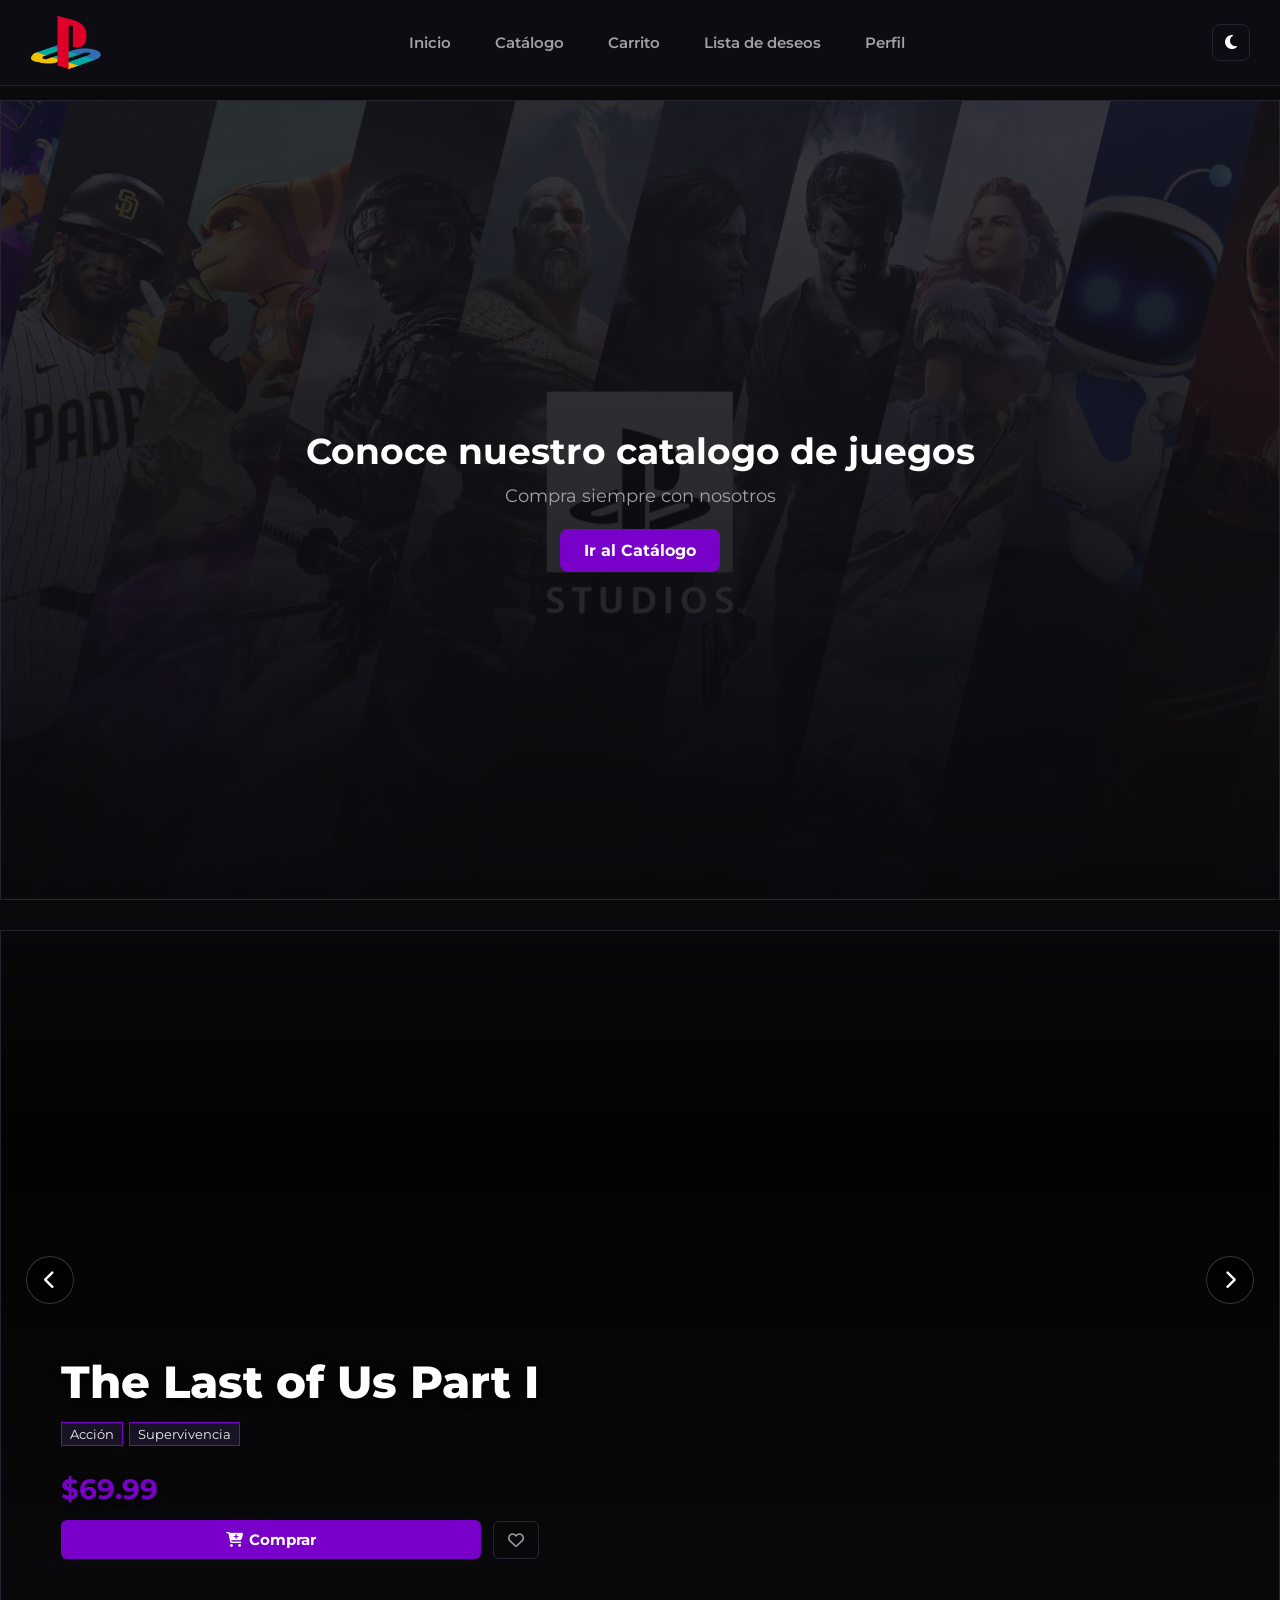
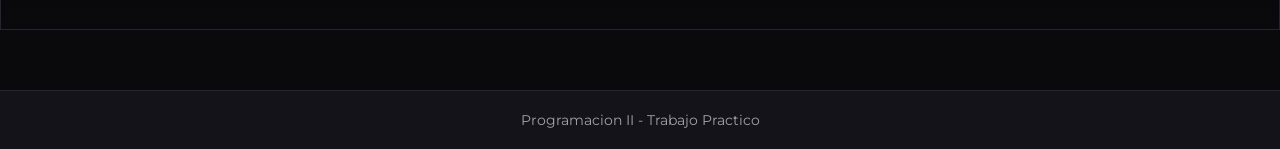
==== commit 481b5814: "Ultimas modificaciones y arreglos de nombres en ingles y español" ====
--- a/index.html
+++ b/index.html
@@ -16,7 +16,6 @@
 
     <link rel="stylesheet" href="./css/styles.css">
     <script>
-        // Carga inmediata del tema guardado antes de que renderice la página
         const savedTheme = localStorage.getItem("theme") || "dark";
         document.documentElement.setAttribute("data-theme", savedTheme);
     </script>
@@ -24,7 +23,7 @@
 
 <body class="pagina-inicio">
 
-    <!-- HEADER -->
+    <!-- header -->
     <header class="encabezado">
         <a href="./index.html" class="logo-sitio">
             <img src="./assets/images/icono.webp" alt="Logo GamesShop" class="logo-imagen">
@@ -51,7 +50,7 @@
         </div>
     </header>
 
-    <!-- MAIN -->
+    <!-- main -->
     <main>
         <section class="banner-inicio">
             <div class="contenido-banner">
@@ -78,7 +77,7 @@
 
     </main>
 
-    <!-- FOOTER -->
+    <!-- footer -->
     <footer class="footer">
         <p>Programacion II - Trabajo Practico</p>
     </footer>
--- a/css/styles.css
+++ b/css/styles.css
@@ -54,6 +54,9 @@
     margin: 0;
     overflow-x: hidden;
     width: 100%;
+    min-height: 100vh;
+    flex-direction: column;
+    display: flex;
 }
 
 img,
@@ -67,7 +70,7 @@
     background-color: var(--color-tarjeta);
     border-top: 1px solid var(--color-borde);
     color: var(--color-texto-secundario);
-    font-size: 0.85rem;
+    font-size: 14px;
     transition: background-color var(--transicion), color var(--transicion);
 }
 
@@ -841,7 +844,7 @@
     width: 100vw;
     margin-left: calc(50% - 50vw);
     min-height: 400px;
-    background: linear-gradient(rgba(0, 0, 0, 0.7), rgba(0, 0, 0, 0.7)), url('../imgTP/otroFondo.jpg') no-repeat;
+    background: linear-gradient(rgba(0, 0, 0, 0.7), rgba(0, 0, 0, 0.7)), url('../assets/images/fondoDeseados.jpg') no-repeat;
     background-size: cover;
     background-position: center;
 
@@ -857,51 +860,9 @@
 
 .listaVacia p {
     color: var(--color-texto);
-    font-size: 1.5rem;
+    font-size: 24px;
     text-align: center;
     margin: 0;
-}
-
-.controles-deseados {
-    display: flex;
-    justify-content: space-between;
-    align-items: center;
-    gap: 15px;
-    margin-bottom: 25px;
-    flex-wrap: wrap;
-}
-
-.buscador-deseados {
-    flex: 1;
-    min-width: 220px;
-    padding: 10px 18px;
-    border-radius: 25px;
-    border: 1px solid var(--color-borde);
-    background-color: var(--color-tarjeta);
-    color: var(--color-texto);
-    font-size: 15px;
-    outline: none;
-    transition: border-color var(--transicion);
-}
-
-.buscador-deseados:focus {
-    border-color: var(--color-morado);
-}
-
-#ordenar-deseados {
-    padding: 10px 16px;
-    border-radius: 8px;
-    border: 1px solid var(--color-borde);
-    background-color: var(--color-tarjeta);
-    color: var(--color-texto);
-    font-size: 14px;
-    outline: none;
-    cursor: pointer;
-    transition: border-color var(--transicion);
-}
-
-#ordenar-deseados:focus {
-    border-color: var(--color-morado);
 }
 
 #contenedor-deseados {
@@ -920,164 +881,206 @@
     width: calc(50% - 10px);
 }
 
+@media (max-width: 768px) {
+    #contenedor-deseados {
+        grid-template-columns: 1fr;
+    }
+
+    #contenedor-deseados .tarjeta-juego:last-child:nth-child(odd) {
+        grid-column: auto;
+        width: 100%;
+    }
+}
+
+/*controles de deseados*/
+.controles-deseados {
+    display: flex;
+    justify-content: center;
+    align-items: center;
+    gap: 15px;
+    width: 100%;
+    margin: 20px auto 30px auto;
+    max-width: 850px;
+    padding: 0 20px;
+    box-sizing: border-box;
+
+}
+
+.buscador-deseados {
+    flex: 3;
+    width: auto;
+    min-width: 250px;
+    padding: 12px 20px;
+    font-size: 16px;
+    border-radius: 25px;
+    border: 1px solid var(--color-borde);
+    background-color: var(--color-tarjeta);
+    color: var(--color-texto);
+    outline: none;
+    transition: border-color var(--transicion);
+}
+
+#ordenar-deseados {
+    flex: 1;
+    max-width: 220px;
+    padding: 12px 20px;
+    font-size: 16px;
+    border-radius: 25px;
+    border: 1px solid var(--color-borde);
+    background-color: var(--color-tarjeta);
+    color: var(--color-texto);
+    outline: none;
+    cursor: pointer;
+    transition: border-color var(--transicion);
+}
+
+.buscador-deseados:focus,
+#ordenar-deseados:focus {
+    border-color: var(--color-morado);
+}
+
+.deseoNoEncontrado {
+    grid-column: 1 / -1;
+    display: flex;
+    flex-direction: column;
+    align-items: center;
+    gap: 20px;
+    margin: 40px 0;
+}
+
+.deseoNoEncontrado p {
+    color: var(--color-texto);
+    font-size: 24px;
+    text-align: center;
+    margin: 0;
+}
+
+
+/* footer */
+footer {
+    margin-top: auto;
+    padding: 25px;
+    text-align: center;
+    border-top: 1px solid var(--color-borde);
+    background-color: var(--color-encabezado);
+    color: var(--color-texto-secundario);
+    font-size: 14px;
+}
+
 /* ------- perfil ------- */
 
-.header_site {
-    background-color: var(--color-tarjeta);
-    width: 100%;
-    border-bottom: 1px solid var(--color-borde);
-    transition: background-color var(--transicion), border-color var(--transicion);
-    position: sticky;
-    top: 0;
-    z-index: 1000;
-}
-
-.div_header_site {
-    display: flex;
-    justify-content: space-between;
-    align-items: center;
-    padding: 15px 60px;
-    width: 100%;
-    position: relative;
-}
-
-.logo-img {
-    width: 45px;
-    height: auto;
-    object-fit: contain;
-    display: block;
-}
-
-@media (min-width: 769px) {
-    .div_header_site nav {
-        display: flex;
-        gap: 30px;
-    }
-
-    .div_header_site nav a {
-        color: var(--color-texto);
-        text-decoration: none;
-        font-size: 1rem;
-        transition: color var(--transicion);
-    }
-
-    .div_header_site nav a:hover {
-        color: var(--color-morado);
-    }
-}
-
-.auth-section {
+.seccion-login {
     display: flex;
     justify-content: center;
     align-items: center;
-    padding: 40px 20px;
-    min-height: calc(100vh - 140px);
+    padding: 100px 20px 40px;
+    min-height: calc(100vh - 70px);
     flex: 1;
 }
 
-.auth-card {
+.tarjeta-login {
     background-color: var(--color-tarjeta);
     padding: 30px;
     border-radius: 8px;
     width: 100%;
-    max-width: 400px;
+    max-width: 1000px;
     box-shadow: 0 4px 12px rgba(0, 0, 0, 0.15);
     color: var(--color-texto);
     border: 1px solid var(--color-borde);
     transition: background-color var(--transicion), color var(--transicion), border-color var(--transicion);
 }
 
-.auth-card h1 {
+.tarjeta-login h1 {
     margin-bottom: 20px;
-    font-size: 1.8rem;
+    font-size: 28px;
     text-align: center;
     color: var(--color-texto);
 }
 
-.form-group {
+.grupo-formulario {
     margin-bottom: 15px;
     display: flex;
     flex-direction: column;
 }
 
-.form-group label {
+.grupo-formulario label {
     margin-bottom: 5px;
-    font-size: 0.9rem;
+    font-size: 14px;
     color: var(--color-texto-secundario);
 }
 
-.form-group input {
+.grupo-formulario input {
     padding: 10px;
     border-radius: 4px;
     border: 1px solid var(--color-borde);
     background-color: var(--color-fondo);
     color: var(--color-texto);
-    font-size: 1rem;
+    font-size: 16px;
     transition: background-color var(--transicion), color var(--transicion), border-color var(--transicion);
 }
 
-.form-group input:focus {
+.grupo-formulario input:focus {
     outline: none;
     border-color: var(--color-morado);
 }
 
-.btn-primary {
+.boton-principal {
     width: 100%;
     padding: 10px;
     border: none;
     border-radius: 4px;
     background-color: var(--color-morado);
     color: white;
-    font-size: 1rem;
+    font-size: 16px;
     cursor: pointer;
     font-weight: bold;
     margin-top: 10px;
     transition: background-color var(--transicion);
 }
 
-.btn-primary:hover {
+.boton-principal:hover {
     background-color: var(--color-morado-hover);
 }
 
-.auth-redirect {
+.texto-cambiar-formulario {
     margin-top: 20px;
     text-align: center;
-    font-size: 0.9rem;
+    font-size: 14px;
     color: var(--color-texto-secundario);
 }
 
-.auth-redirect a {
+.texto-cambiar-formulario a {
     color: var(--color-morado);
     text-decoration: none;
 }
 
-.auth-redirect a:hover {
+.texto-cambiar-formulario a:hover {
     text-decoration: underline;
 }
 
-.password-container {
+.contenedor-contrasena {
     position: relative;
     display: flex;
     align-items: center;
 }
 
-.password-container input {
+.contenedor-contrasena input {
     width: 100%;
     padding-right: 40px;
 }
 
-.toggle-password {
+.boton-ver-contrasena {
     position: absolute;
     right: 10px;
     background: none;
     border: none;
     color: var(--color-texto-secundario);
     cursor: pointer;
-    font-size: 1rem;
+    font-size: 16px;
     padding: 5px;
 }
 
-.toggle-password:hover {
+.boton-ver-contrasena:hover {
     color: var(--color-morado);
 }
 
@@ -1092,45 +1095,45 @@
     display: none !important;
 }
 
-.form-hidden {
+.formulario-oculto {
     display: none !important;
 }
 
-.profile-card-wide {
+.tarjeta-perfil-ancha {
     max-width: 600px !important;
     width: 100%;
 }
 
-.profile-actions {
+.acciones-perfil {
     display: flex;
     gap: 10px;
     margin-top: 15px;
 }
 
-.profile-actions .btn-primary {
+.acciones-perfil .boton-principal {
     flex: 1;
     margin-top: 0;
 }
 
-#btn-edit-profile {
+#boton-editar-perfil {
     background-color: var(--color-morado);
 }
 
-#btn-edit-profile:hover {
+#boton-editar-perfil:hover {
     background-color: var(--color-morado-hover);
 }
 
-.profile-divider {
+.separador-perfil {
     margin: 20px 0;
     border: 0;
     border-top: 1px solid var(--color-borde, #ccc);
 }
 
-.profile-subform {
+.subformulario-perfil {
     margin-top: 10px;
 }
 
-.profile-wishlist-box {
+.caja-deseados-perfil {
     margin-top: 15px;
     display: flex;
     flex-direction: column;
@@ -1139,15 +1142,15 @@
     overflow-y: auto;
 }
 
-.btn-full-width {
-    width: 100%;
-}
-
-.btn-danger {
+.boton-ancho-total {
+    width: 100%;
+}
+
+.boton-peligro {
     background-color: #e74c3c;
 }
 
-.btn-danger:hover {
+.boton-peligro:hover {
     background-color: #c0392b;
 }
 
@@ -1174,12 +1177,7 @@
         padding: 10px 16px;
     }
 
-    .div_header_site {
-        padding: 10px 16px;
-    }
-
-    .logo-imagen,
-    .logo-img {
+    .logo-imagen {
         height: 38px;
     }
 
@@ -1199,8 +1197,7 @@
     }
 
     /* Menú desplegable posicionado arriba a la derecha */
-    .menu-navegacion,
-    .div_header_site nav {
+    .menu-navegacion {
         display: none !important;
         position: absolute;
         top: calc(100% + 8px);
@@ -1215,8 +1212,7 @@
     }
 
     /* Al desplegar el menú */
-    .menu-navegacion.activo,
-    .div_header_site nav.activo {
+    .menu-navegacion.activo {
         display: flex !important;
         flex-direction: column !important;
         gap: 4px !important;
@@ -1239,7 +1235,6 @@
     }
 
     .menu-navegacion .enlace-menu,
-    .div_header_site nav a,
     .menu-navegacion>a {
         display: block;
         width: 100%;
@@ -1254,7 +1249,6 @@
     }
 
     .menu-navegacion .enlace-menu:hover,
-    .div_header_site nav a:hover,
     .menu-navegacion>a:hover {
         background-color: var(--color-morado-claro);
         color: var(--color-morado);
@@ -1418,21 +1412,21 @@
     }
 
     /* --- PERFIL Y AUTH --- */
-    .auth-section {
-        padding: 25px 12px;
+    .seccion-login {
+        padding: 85px 12px 25px;
         min-height: auto;
     }
 
-    .auth-card {
+    .tarjeta-login {
         padding: 20px 15px;
         max-width: 100%;
     }
 
-    .profile-card-wide {
+    .tarjeta-perfil-ancha {
         max-width: 100% !important;
     }
 
-    .profile-actions {
+    .acciones-perfil {
         flex-direction: column;
     }
 
@@ -1488,4 +1482,356 @@
     .acciones-slide {
         gap: 8px;
     }
+}
+
+/*
+   CARRITO DE COMPRAS
+    */
+
+.carrito-principal {
+    max-width: 1600px;
+    padding-top: 30px;
+}
+
+.titulo-carrito {
+    padding-bottom: 42px;
+    margin-bottom: 48px;
+    border-bottom: 1px solid var(--color-borde);
+}
+
+.titulo-carrito h1 {
+    font-size: 26px;
+    color: var(--color-texto);
+}
+
+.contenido-carrito {
+    display: flex;
+    gap: 80px;
+    align-items: flex-start;
+}
+
+.lista-carrito {
+    flex: 1;
+    display: flex;
+    flex-direction: column;
+    gap: 20px;
+    min-width: 0;
+}
+
+.item-carrito {
+    min-height: 230px;
+    display: flex;
+    align-items: center;
+    gap: 20px;
+    padding: 15px;
+    background: linear-gradient(135deg, #35343e, #292831);
+    border: 1px solid #3d3b48;
+}
+
+.imagen-item-carrito {
+
+    width: 300px;
+    height: 170px;
+    object-fit: cover;
+    border: 2px solid var(--color-morado);
+    display: block;
+    box-shadow: 0 0 16px rgba(120, 0, 201, .35);
+}
+
+.info-item-carrito {
+    flex: 1;
+    min-width: 0;
+    padding-left: 20px;
+}
+
+.info-item-carrito h2 {
+    color: var(--color-texto);
+    font-size: 20px;
+    line-height: 1.3;
+    margin-bottom: 10px;
+}
+
+.info-item-carrito p {
+    color: #aaa8b4;
+    font-size: 16px;
+    margin-bottom: 32px;
+    padding-left: 15px;
+}
+
+.info-item-carrito strong {
+    color: var(--color-morado);
+    font-size: 28px;
+    padding-left: 10px;
+}
+
+.acciones-item-carrito {
+    display: flex;
+    flex-direction: column;
+    align-items: center;
+    justify-content: center;
+    gap: 22px;
+}
+
+.control-cantidad {
+    display: flex;
+    align-items: center;
+    justify-content: center;
+    gap: 16px;
+    min-width: 120px;
+    padding: 7px 12px;
+    border: 2px solid var(--color-morado);
+    border-radius: 10px;
+    color: var(--color-texto);
+}
+
+.control-cantidad span {
+    min-width: 20px;
+    text-align: center;
+    font-size: 17px;
+    font-weight: 600;
+}
+
+.btn-cantidad {
+    width: 24px;
+    height: 24px;
+    padding: 0;
+    border: 0;
+    background: transparent;
+    color: var(--color-morado);
+    font-size: 24px;
+    line-height: 20px;
+    cursor: pointer;
+}
+
+.btn-cantidad:hover {
+    color: #b64cff;
+}
+
+.btn-eliminar {
+    width: 44px;
+    height: 44px;
+    border: 0;
+    background: transparent;
+    color: var(--color-morado);
+    font-size: 22px;
+    cursor: pointer;
+}
+
+.btn-eliminar:hover {
+    color: #b64cff;
+    transform: scale(1.08);
+}
+
+.resumen-carrito {
+    width: 420px;
+    flex-shrink: 0;
+    background: linear-gradient(145deg, #3d3b49, #2f2d38);
+    border: 2px solid rgba(151, 70, 240, .65);
+    border-radius: 14px;
+    padding: 24px;
+    box-shadow: 0 0 25px rgba(120, 0, 201, .18);
+    position: sticky;
+    top: 105px;
+}
+
+.cabecera-resumen {
+    margin-bottom: 22px;
+}
+
+.cabecera-resumen h2 {
+    color: var(--color-texto);
+    font-size: 25px;
+}
+
+.totales-resumen {
+    display: flex;
+    flex-direction: column;
+    gap: 13px;
+    padding-bottom: 20px;
+}
+
+.totales-resumen>div {
+    display: flex;
+    justify-content: space-between;
+    gap: 15px;
+    color: var(--color-texto);
+    font-size: 17px;
+}
+
+.totales-resumen strong {
+    font-weight: 500;
+}
+
+.totales-resumen .total-final {
+    margin-top: 6px;
+    color: var(--color-morado);
+    font-size: 26px;
+    font-weight: 700;
+}
+
+.totales-resumen .total-final strong {
+    font-weight: 800;
+}
+
+.btn-confirmar-pago {
+    width: 100%;
+    min-height: 50px;
+    border: 0;
+    border-radius: 9px;
+    background-color: var(--color-morado);
+    color: white;
+    font-size: 17px;
+    font-weight: 800;
+    cursor: pointer;
+}
+
+.btn-confirmar-pago:hover {
+    filter: brightness(1.08);
+    transform: translateY(-1px);
+}
+
+.btn-vaciar-carrito {
+    width: 100%;
+    padding: 10px;
+    border: 1px solid var(--color-borde);
+    border-radius: 7px;
+    background: transparent;
+    color: var(--color-texto-secundario);
+    cursor: pointer;
+}
+
+.btn-vaciar-carrito:hover {
+    border-color: var(--color-morado);
+    color: var(--color-morado);
+}
+
+.carrito-vacio {
+    min-height: 300px;
+    display: flex;
+    flex-direction: column;
+    align-items: center;
+    justify-content: center;
+    text-align: center;
+    gap: 12px;
+    padding: 40px;
+    border: 1px solid var(--color-borde);
+    border-radius: 14px;
+    background: var(--color-tarjeta);
+}
+
+.carrito-vacio>i {
+    font-size: 48px;
+    color: var(--color-morado);
+}
+
+.carrito-vacio h2 {
+    color: var(--color-texto);
+}
+
+.carrito-vacio p {
+    color: var(--color-texto-secundario);
+}
+
+.btn-ir-catalogo {
+    margin-top: 10px;
+    padding: 11px 18px;
+    border-radius: 7px;
+    background: var(--color-morado);
+    color: white;
+    text-decoration: none;
+    font-weight: 700;
+}
+
+@media (max-width: 800px) {
+    .contenido-carrito {
+        flex-direction: column;
+    }
+
+    .resumen-carrito {
+        width: 100%;
+        position: static;
+    }
+}
+
+@media (max-width: 700px) {
+    .carrito-principal {
+        padding: 20px 15px;
+    }
+
+    .titulo-carrito {
+        padding-bottom: 25px;
+        margin-bottom: 25px;
+    }
+
+    .titulo-carrito h1 {
+        font-size: 22px;
+    }
+
+    .item-carrito {
+        grid-template-columns: 100px minmax(0, 1fr);
+        min-height: 170px;
+        gap: 15px;
+        padding: 12px;
+    }
+
+    .imagen-item-carrito {
+        width: 100px;
+        height: 135px;
+    }
+
+    .info-item-carrito h2 {
+        font-size: 16px;
+    }
+
+    .info-item-carrito p {
+        font-size: 12px;
+        margin-bottom: 15px;
+    }
+
+    .info-item-carrito strong {
+        font-size: 20px;
+    }
+
+    .acciones-item-carrito {
+        grid-column: 1 / -1;
+        flex-direction: row;
+        justify-content: space-between;
+    }
+
+    .resumen-carrito {
+        padding: 18px;
+    }
+}
+
+
+.enlace-menu.activo,
+.enlace-menu.activo:hover {
+    color: var(--color-morado);
+}
+
+/*estilos etiqueta carritos*/
+[data-theme="light"] .titulo-carrito h1,
+[data-theme="light"] .carrito-vacio h2,
+[data-theme="light"] .info-item-carrito h2,
+[data-theme="light"] .cabecera-resumen h2 {
+    color: #000000;
+}
+
+[data-theme="light"] .carrito-vacio p,
+[data-theme="light"] .totales-resumen>div {
+    color: #333333;
+}
+
+[data-theme="light"] .item-carrito {
+    background: #ffffff !important;
+    border-color: var(--color-borde) !important;
+}
+
+[data-theme="light"] .resumen-carrito {
+    background: #ffffff !important;
+    border-color: var(--color-borde) !important;
+}
+
+[data-theme="light"] .control-cantidad span {
+    color: #000000 !important;
 }
